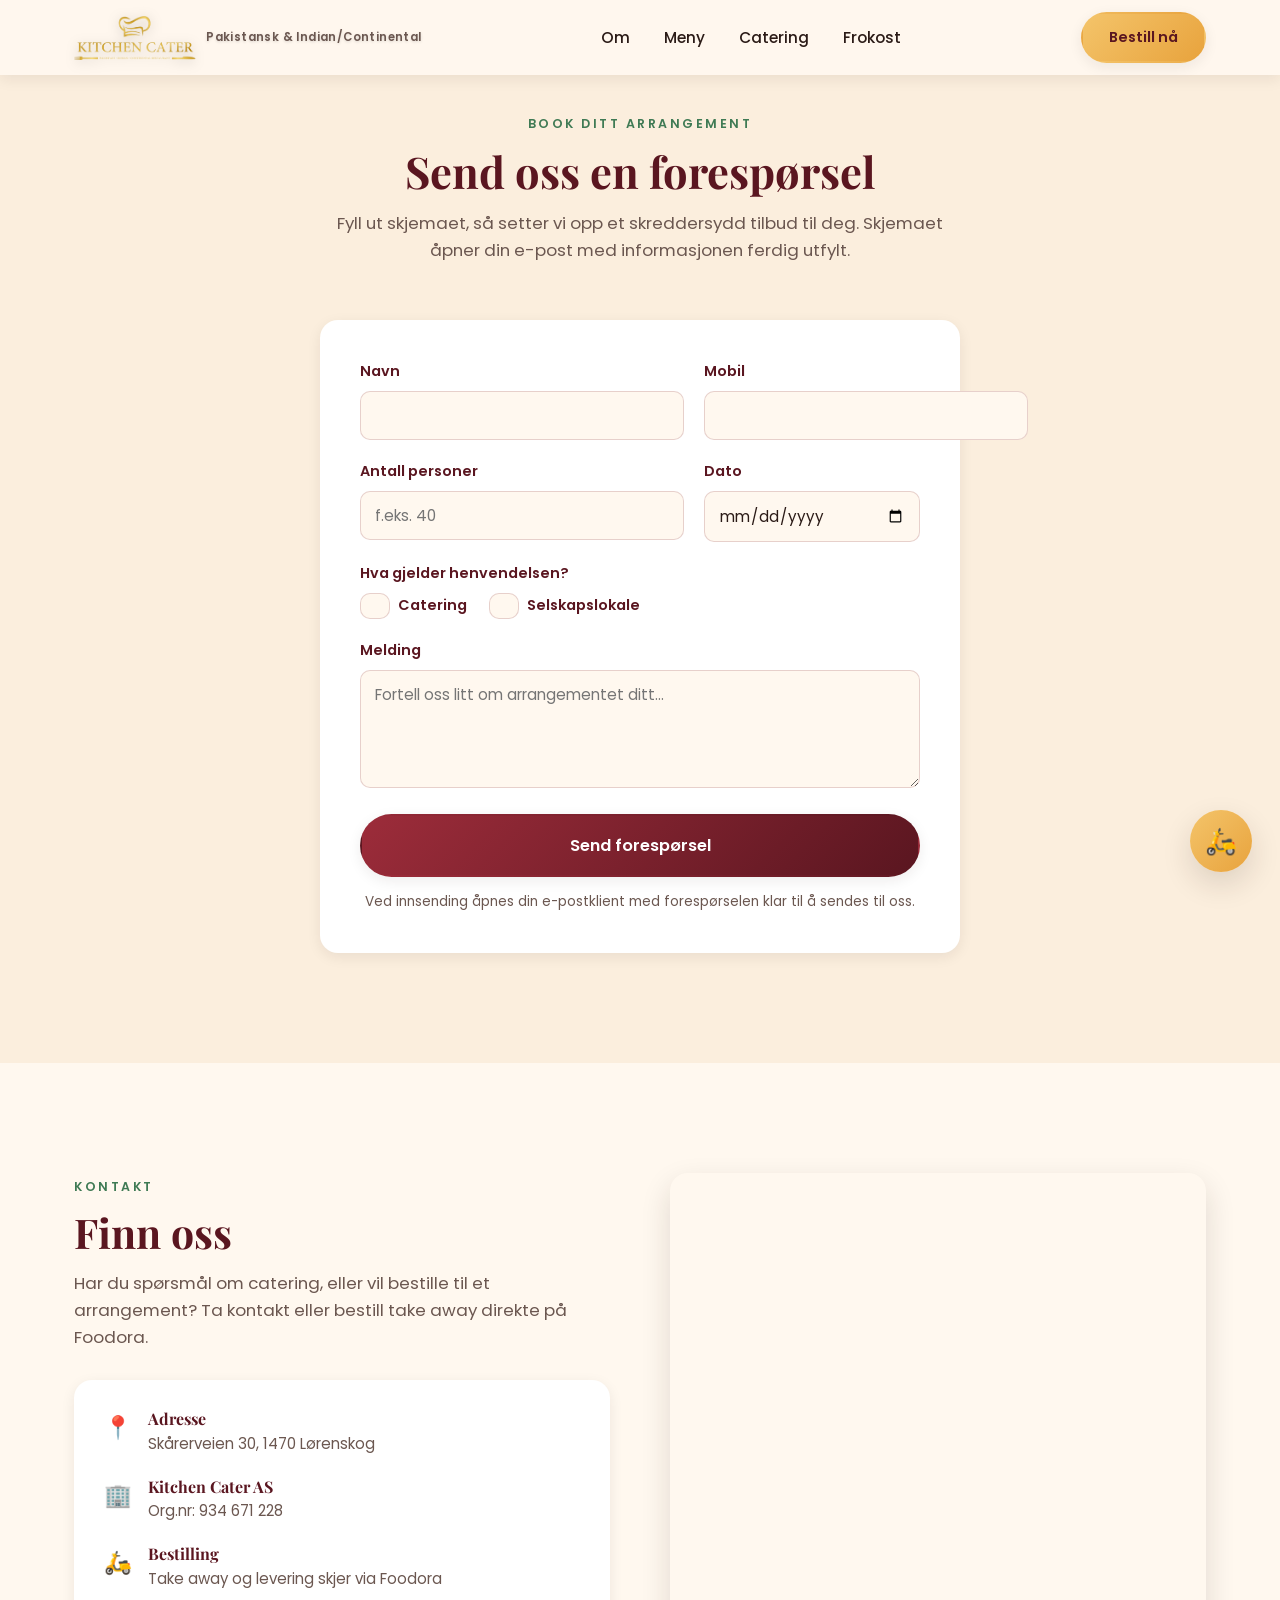
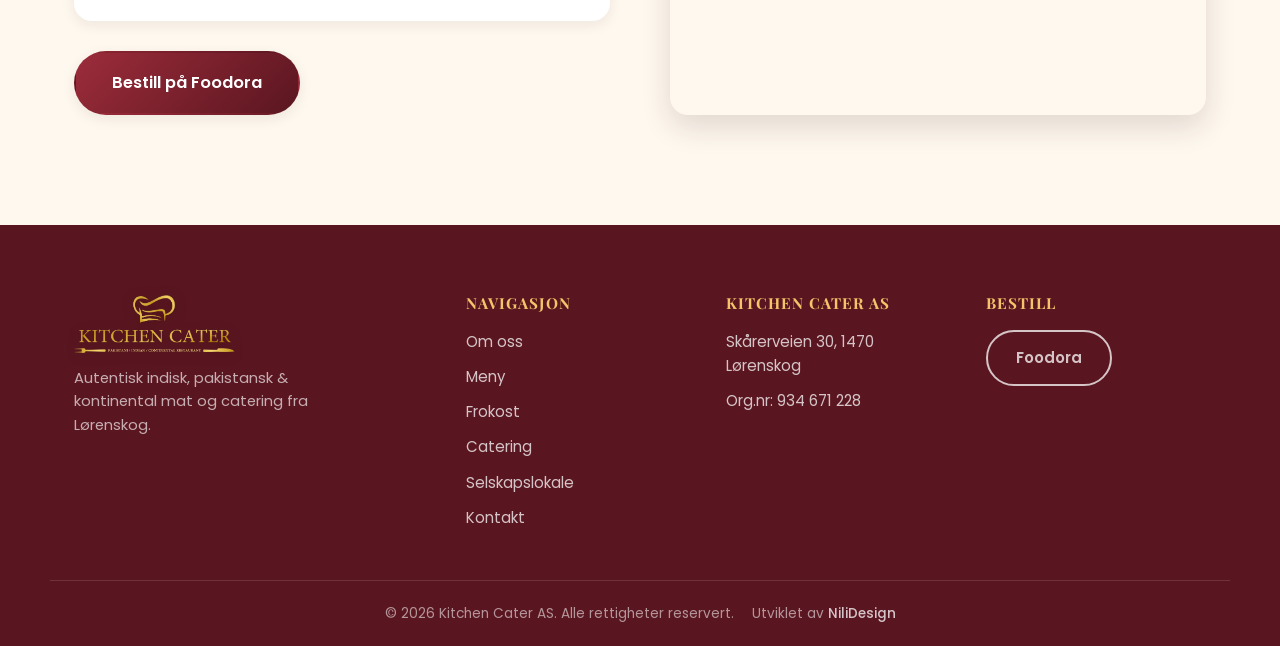
==== kontakt.html @ abce73d6 "Første versjon av Kitchen Cater-nettsiden Statisk flerspråks-side (HTML/CSS/JS) for Kitchen Cater AS" ====
<!DOCTYPE html>
<html lang="no">

<head>
  <meta charset="UTF-8">
  <meta name="viewport" content="width=device-width, initial-scale=1.0">
  <title>Kontakt oss – Kitchen Cater</title>
  <meta name="description"
    content="Ta kontakt med Kitchen Cater for catering, selskapslokale eller andre arrangementer. Send oss en forespørsel, så setter vi opp et skreddersydd tilbud.">
  <meta name="theme-color" content="#7A1F2B">

  <link rel="icon" href="assets/logo.png" type="image/png">

  <link rel="preconnect" href="https://fonts.googleapis.com">
  <link rel="preconnect" href="https://fonts.gstatic.com" crossorigin>
  <link
    href="https://fonts.googleapis.com/css2?family=Playfair+Display:wght@600;700;800&family=Poppins:wght@300;400;500;600;700&display=swap"
    rel="stylesheet">

  <link rel="stylesheet" href="css/style.css">
</head>

<body>

  <!-- ===== LOADER ===== -->
  <div id="loader" aria-hidden="true">
    <div class="loader-spice">🌶️</div>
  </div>

  <!-- ===== HEADER ===== -->
  <header id="header" class="scrolled" data-always-scrolled="true">
    <div class="container header-inner">
      <a href="index.html" class="logo">
        <img src="assets/logo.png" alt="Kitchen Cater" class="logo-img">
        <span class="logo-tagline">Pakistansk &amp; Indian/Continental</span>
      </a>

      <nav id="nav">
        <ul>
          <li><a href="index.html#om-oss" class="nav-link">Om</a></li>
          <li><a href="index.html#meny" class="nav-link">Meny</a></li>
          <li><a href="index.html#catering" class="nav-link">Catering</a></li>
          <li><a href="index.html#frokost" class="nav-link">Frokost</a></li>
        </ul>
      </nav>

      <a href="https://www.foodora.no/restaurant/n6ps/indian-pakistani-by-kitchen-cater-mp-n6ps?srsltid=AU7gw4VC6UArlMkAn5jXv-a6zB0S--ksjvSzmjbhrYegsVRD4dbBBPpo"
        target="_blank" rel="noopener" class="btn btn-gold header-cta">
        <span>Bestill nå</span>
      </a>

      <button id="burger" aria-label="Åpne meny" aria-expanded="false">
        <span></span><span></span><span></span>
      </button>
    </div>
  </header>

  <!-- Mobile nav -->
  <div id="mobile-nav">
    <ul>
      <li><a href="index.html#om-oss" class="nav-link">Om</a></li>
      <li><a href="index.html#meny" class="nav-link">Meny</a></li>
      <li><a href="index.html#catering" class="nav-link">Catering</a></li>
      <li><a href="index.html#frokost" class="nav-link">Frokost</a></li>
    </ul>
    <a href="https://www.foodora.no/restaurant/n6ps/indian-pakistani-by-kitchen-cater-mp-n6ps?srsltid=AU7gw4VC6UArlMkAn5jXv-a6zB0S--ksjvSzmjbhrYegsVRD4dbBBPpo"
      target="_blank" rel="noopener" class="btn btn-primary"
      style="width:100%;justify-content:center;margin-top:24px;">Bestill på Foodora</a>
  </div>
  <div id="mobile-overlay"></div>

  <!-- ===== KONTAKTSKJEMA ===== -->
  <section id="kontaktskjema" class="section kontaktskjema">
    <div class="container">
      <div class="section-head reveal">
        <p class="eyebrow">Book ditt arrangement</p>
        <h2>Send oss en forespørsel</h2>
        <p class="section-desc">Fyll ut skjemaet, så setter vi opp et skreddersydd tilbud til deg. Skjemaet åpner din
          e-post med informasjonen ferdig utfylt.</p>
      </div>

      <form id="contact-form" class="contact-form reveal" novalidate>
        <div class="form-row">
          <div class="form-field">
            <label for="cf-navn">Navn</label>
            <input type="text" id="cf-navn" name="navn" autocomplete="name" required>
          </div>
          <div class="form-field">
            <label for="cf-mobil">Mobil</label>
            <input type="tel" id="cf-mobil" name="mobil" autocomplete="tel" required>
          </div>
        </div>
        <div class="form-row">
          <div class="form-field">
            <label for="cf-antall">Antall personer</label>
            <input type="number" id="cf-antall" name="antall" min="1" placeholder="f.eks. 40">
          </div>
          <div class="form-field">
            <label for="cf-dato">Dato</label>
            <input type="date" id="cf-dato" name="dato">
          </div>
        </div>
        <div class="form-field">
          <span class="form-label">Hva gjelder henvendelsen?</span>
          <div class="checkbox-group">
            <label class="checkbox-item"><input type="checkbox" name="type" value="Catering"> Catering</label>
            <label class="checkbox-item"><input type="checkbox" name="type" value="Selskapslokale">
              Selskapslokale</label>
          </div>
        </div>
        <div class="form-field">
          <label for="cf-melding">Melding</label>
          <textarea id="cf-melding" name="melding" rows="4"
            placeholder="Fortell oss litt om arrangementet ditt..."></textarea>
        </div>
        <button type="submit" class="btn btn-primary btn-lg">Send forespørsel</button>
        <p class="form-note" id="form-note">Ved innsending åpnes din e-postklient med forespørselen klar til å sendes
          til oss.</p>
      </form>
    </div>
  </section>

  <!-- ===== KONTAKT INFO ===== -->
  <section id="kontakt" class="section kontakt">
    <div class="container kontakt-grid">
      <div class="kontakt-info reveal">
        <p class="eyebrow">Kontakt</p>
        <h2>Finn oss</h2>
        <p class="section-desc">Har du spørsmål om catering, eller vil bestille til et arrangement? Ta kontakt eller
          bestill take away direkte på Foodora.</p>

        <div class="info-card">
          <div class="info-row">
            <span class="info-icon">📍</span>
            <div>
              <h4>Adresse</h4>
              <p>Skårerveien 30, 1470 Lørenskog</p>
            </div>
          </div>
          <div class="info-row">
            <span class="info-icon">🏢</span>
            <div>
              <h4>Kitchen Cater AS</h4>
              <p>Org.nr: 934 671 228</p>
            </div>
          </div>
          <div class="info-row">
            <span class="info-icon">🛵</span>
            <div>
              <h4>Bestilling</h4>
              <p>Take away og levering skjer via Foodora</p>
            </div>
          </div>
        </div>

        <a href="https://www.foodora.no/restaurant/n6ps/indian-pakistani-by-kitchen-cater-mp-n6ps?srsltid=AU7gw4VC6UArlMkAn5jXv-a6zB0S--ksjvSzmjbhrYegsVRD4dbBBPpo"
          target="_blank" rel="noopener" class="btn btn-primary btn-lg">Bestill på Foodora</a>
      </div>

      <div class="kontakt-map reveal">
        <iframe title="Kart til Kitchen Cater"
          src="https://www.google.com/maps?q=Sk%C3%A5rerveien+30,+1470+L%C3%B8renskog&output=embed" width="100%"
          height="100%" style="border:0;" allowfullscreen="" loading="lazy" referrerpolicy="no-referrer-when-downgrade">
        </iframe>
      </div>
    </div>
  </section>

  <!-- ===== FOOTER ===== -->
  <footer class="footer">
    <div class="container footer-inner">
      <div class="footer-brand">
        <a href="index.html" class="logo">
          <img src="assets/logo.png" alt="Kitchen Cater" class="logo-img footer-logo-img">
        </a>
        <p>Autentisk indisk, pakistansk &amp; kontinental mat og catering fra Lørenskog.</p>
      </div>

      <div class="footer-col">
        <h4>Navigasjon</h4>
        <ul>
          <li><a href="index.html#om-oss">Om oss</a></li>
          <li><a href="index.html#meny">Meny</a></li>
          <li><a href="index.html#frokost">Frokost</a></li>
          <li><a href="index.html#catering">Catering</a></li>
          <li><a href="index.html#selskapslokale">Selskapslokale</a></li>
          <li><a href="kontakt.html">Kontakt</a></li>
        </ul>
      </div>

      <div class="footer-col">
        <h4>Kitchen Cater AS</h4>
        <ul>
          <li>Skårerveien 30, 1470 Lørenskog</li>
          <li>Org.nr: 934 671 228</li>
        </ul>
      </div>

      <div class="footer-col">
        <h4>Bestill</h4>
        <a href="https://www.foodora.no/restaurant/n6ps/indian-pakistani-by-kitchen-cater-mp-n6ps?srsltid=AU7gw4VC6UArlMkAn5jXv-a6zB0S--ksjvSzmjbhrYegsVRD4dbBBPpo"
          target="_blank" rel="noopener" class="btn btn-outline btn-outline-light">Foodora</a>
      </div>
    </div>
    <div class="footer-bottom">
      <div class="container footer-bottom-inner">
        <p>&copy; <span id="year"></span> Kitchen Cater AS. Alle rettigheter reservert.</p>
        <p class="credit">Utviklet av <a href="https://nilidesign.no" target="_blank" rel="noopener">NiliDesign</a></p>
      </div>
    </div>
  </footer>

  <!-- Floating order button -->
  <a href="https://www.foodora.no/restaurant/n6ps/indian-pakistani-by-kitchen-cater-mp-n6ps?srsltid=AU7gw4VC6UArlMkAn5jXv-a6zB0S--ksjvSzmjbhrYegsVRD4dbBBPpo"
    target="_blank" rel="noopener" id="float-order" aria-label="Bestill på Foodora">
    <span>🛵</span>
  </a>

  <!-- Back to top -->
  <button id="back-to-top" aria-label="Til toppen">↑</button>

  <script src="js/script.js"></script>
</body>

</html>
---- css/style.css ----
/* ===================================================
   Kitchen Cater — stylesheet
   =================================================== */

:root {
  --maroon: #7A1F2B;
  --maroon-dark: #5A1620;
  --maroon-light: #9C2C3A;
  --gold: #E8A33D;
  --gold-light: #F4C46A;
  --green: #3F7A54;
  --cream: #FFF8EF;
  --cream-2: #FBEEDD;
  --ink: #2B1B17;
  --ink-soft: #6B5750;
  --white: #ffffff;

  --font-head: 'Playfair Display', serif;
  --font-body: 'Poppins', sans-serif;

  --shadow-sm: 0 4px 14px rgba(43, 27, 23, 0.08);
  --shadow-md: 0 12px 30px rgba(43, 27, 23, 0.14);
  --shadow-lg: 0 24px 60px rgba(43, 27, 23, 0.22);

  --radius: 18px;
  --transition: 0.35s cubic-bezier(.4,0,.2,1);
}

* { box-sizing: border-box; margin: 0; padding: 0; }

/* Reset native button chrome (Safari/iOS in particular renders a faint
   default border/shadow on <button> that custom styles don't fully cover
   unless appearance is explicitly turned off). */
button {
  font-family: inherit;
  font-size: inherit;
  color: inherit;
  -webkit-appearance: none;
  appearance: none;
  border: none;
  background: none;
  cursor: pointer;
}
input, textarea {
  font-family: inherit;
  -webkit-appearance: none;
  appearance: none;
}

html { scroll-behavior: smooth; }

body {
  font-family: var(--font-body);
  color: var(--ink);
  background: var(--cream);
  overflow-x: hidden;
  line-height: 1.6;
}

img { max-width: 100%; display: block; }

.container {
  width: 100%;
  max-width: 1180px;
  margin: 0 auto;
  padding: 0 24px;
}

h1, h2, h3, h4 { font-family: var(--font-head); font-weight: 700; color: var(--maroon-dark); line-height: 1.15; }

.text-gold { color: var(--gold); }

a { text-decoration: none; color: inherit; }

ul { list-style: none; }

.section { padding: 110px 0; position: relative; }

.eyebrow {
  display: inline-block;
  font-weight: 600;
  letter-spacing: 2.5px;
  text-transform: uppercase;
  font-size: 0.78rem;
  color: var(--green);
  margin-bottom: 12px;
}

.section-head { max-width: 640px; margin: 0 auto 56px; text-align: center; }
.section-head h2 { font-size: clamp(2rem, 3.4vw, 2.8rem); margin-bottom: 14px; }
.section-desc { color: var(--ink-soft); font-size: 1.05rem; }

/* ---------- Buttons ---------- */
.btn {
  display: inline-flex;
  align-items: center;
  gap: 8px;
  padding: 14px 28px;
  border-radius: 100px;
  font-weight: 600;
  font-size: 0.95rem;
  border: 2px solid transparent;
  cursor: pointer;
  transition: transform var(--transition), box-shadow var(--transition), background var(--transition), color var(--transition);
  white-space: nowrap;
}
.btn-primary {
  background: linear-gradient(135deg, var(--maroon-light), var(--maroon-dark));
  color: var(--white);
  box-shadow: var(--shadow-sm);
}
.btn-primary:hover { transform: translateY(-3px); box-shadow: var(--shadow-md); }

.btn-gold {
  background: linear-gradient(135deg, var(--gold-light), var(--gold));
  color: var(--maroon-dark);
  box-shadow: var(--shadow-sm);
}
.btn-gold:hover { transform: translateY(-3px); box-shadow: var(--shadow-md); }

.btn-outline {
  background: transparent;
  border-color: currentColor;
  color: var(--maroon-dark);
}
.btn-outline:hover { background: var(--maroon-dark); color: var(--white); border-color: var(--maroon-dark); }

/* Used on dark backgrounds (hero, footer) where maroon text/border would vanish */
.btn-outline-light {
  color: var(--white);
  border-color: rgba(255,255,255,0.75);
}
.btn-outline-light:hover { background: var(--white); color: var(--maroon-dark); border-color: var(--white); }

.btn-lg { padding: 17px 36px; font-size: 1.02rem; }

/* ---------- Loader ---------- */
#loader {
  position: fixed; inset: 0; z-index: 9999;
  background: var(--maroon-dark);
  display: flex; align-items: center; justify-content: center;
  transition: opacity 0.6s ease, visibility 0.6s ease;
}
#loader.hidden { opacity: 0; visibility: hidden; }
.loader-spice { font-size: 3rem; animation: spin-pulse 1.1s ease-in-out infinite; }
@keyframes spin-pulse {
  0%, 100% { transform: scale(1) rotate(0deg); }
  50% { transform: scale(1.3) rotate(15deg); }
}

/* ---------- Header ---------- */
#header {
  position: fixed; top: 0; left: 0; right: 0; z-index: 900;
  padding: 20px 0;
  transition: all var(--transition);
}
#header.scrolled {
  background: rgba(255, 248, 239, 0.92);
  backdrop-filter: blur(10px);
  box-shadow: var(--shadow-sm);
  padding: 12px 0;
}
.header-inner { display: flex; align-items: center; justify-content: space-between; gap: 20px; }

.logo { display: flex; align-items: center; gap: 10px; }
.logo-img { height: 54px; width: auto; transition: height var(--transition); filter: drop-shadow(0 2px 6px rgba(0,0,0,0.25)); }
#header.scrolled .logo-img { height: 44px; }
.footer-logo-img { height: 58px; }
.logo-tagline {
  font-family: var(--font-body); font-weight: 600; font-size: 0.72rem; letter-spacing: 0.4px;
  color: var(--ink-soft); white-space: nowrap; text-shadow: 0 1px 3px rgba(0,0,0,0.15);
}
#header:not(.scrolled) .logo-tagline { color: rgba(255,255,255,0.9); }

#nav ul { display: flex; gap: 34px; }
.nav-link {
  font-weight: 500; font-size: 0.96rem; position: relative; padding: 4px 0;
  color: var(--ink);
  transition: color var(--transition);
}
#header:not(.scrolled) .nav-link { color: var(--white); }
.nav-link::after {
  content: ''; position: absolute; left: 0; bottom: -4px; width: 0; height: 2px;
  background: var(--gold); transition: width var(--transition);
}
.nav-link:hover, .nav-link.active { color: var(--gold); }
.nav-link:hover::after, .nav-link.active::after { width: 100%; }

.header-cta { padding: 12px 26px; font-size: 0.9rem; }

#burger {
  display: none; flex-direction: column; justify-content: center; gap: 5px;
  width: 42px; height: 42px; background: transparent; border: none; cursor: pointer;
  z-index: 1001;
}
#burger span { width: 24px; height: 2px; background: var(--ink); transition: all var(--transition); margin: 0 auto; }
#header:not(.scrolled) #burger span { background: var(--white); }
#burger.open span:nth-child(1) { transform: translateY(7px) rotate(45deg); }
#burger.open span:nth-child(2) { opacity: 0; }
#burger.open span:nth-child(3) { transform: translateY(-7px) rotate(-45deg); }
#burger.open span { background: var(--ink) !important; }

#mobile-nav {
  position: fixed; top: 0; right: -100%; width: min(340px, 82%); height: 100vh;
  background: var(--cream); z-index: 1000; padding: 100px 36px 40px;
  transition: right 0.45s cubic-bezier(.4,0,.2,1);
  box-shadow: var(--shadow-lg);
}
#mobile-nav.open { right: 0; }
#mobile-nav ul { display: flex; flex-direction: column; gap: 22px; }
#mobile-nav .nav-link { font-size: 1.15rem; font-family: var(--font-head); font-weight: 600; }

#mobile-overlay {
  position: fixed; inset: 0; background: rgba(43,27,23,0.5); z-index: 999;
  opacity: 0; visibility: hidden; transition: all var(--transition);
}
#mobile-overlay.open { opacity: 1; visibility: visible; }

/* ---------- Hero ---------- */
.hero {
  position: relative; min-height: 100vh; display: flex; align-items: center;
  overflow: hidden;
}
.hero-bg {
  position: absolute; inset: 0; background-size: cover; background-position: center;
  transform: scale(1.08);
  animation: hero-zoom 18s ease-in-out infinite alternate;
}
@keyframes hero-zoom { from { transform: scale(1.08); } to { transform: scale(1); } }
.hero-overlay {
  position: absolute; inset: 0;
  background: linear-gradient(180deg, rgba(43,15,15,0.75) 0%, rgba(58,15,20,0.82) 55%, rgba(122,31,43,0.9) 100%);
}
.hero-spices {
  position: absolute; inset: 0; pointer-events: none; z-index: 1;
  font-size: 2.4rem; opacity: 0.18;
}
.hero-spices span { position: absolute; animation: float 7s ease-in-out infinite; }
.hero-spices span:nth-child(1) { top: 15%; left: 8%; animation-delay: 0s; }
.hero-spices span:nth-child(2) { top: 65%; left: 12%; animation-delay: 1.2s; }
.hero-spices span:nth-child(3) { top: 25%; right: 10%; animation-delay: 2.1s; }
.hero-spices span:nth-child(4) { top: 70%; right: 15%; animation-delay: 3s; }
.hero-spices span:nth-child(5) { top: 45%; left: 48%; animation-delay: 1.7s; }
@keyframes float {
  0%, 100% { transform: translateY(0) rotate(0deg); }
  50% { transform: translateY(-22px) rotate(12deg); }
}

.hero-content { position: relative; z-index: 2; text-align: center; margin: 0 auto; padding-top: 90px; }
.hero .eyebrow { color: var(--gold-light); }
.hero h1 {
  color: var(--white);
  font-size: clamp(2.4rem, 6vw, 4.4rem);
  margin-bottom: 22px;
  text-shadow: 0 4px 30px rgba(0,0,0,0.3);
}
.hero-sub {
  color: rgba(255,255,255,0.88);
  max-width: 620px; margin: 0 auto 40px; font-size: 1.12rem;
}
.hero-actions { display: flex; gap: 18px; justify-content: center; flex-wrap: wrap; }


/* ---------- Marquee ---------- */
.marquee {
  background: var(--maroon-dark);
  overflow: hidden; padding: 16px 0;
}
.marquee-track { display: flex; width: max-content; animation: marquee 26s linear infinite; }
.marquee-track span {
  color: var(--gold-light); font-weight: 500; font-size: 0.95rem;
  padding: 0 28px; white-space: nowrap; letter-spacing: 0.4px;
}
@keyframes marquee { from { transform: translateX(0); } to { transform: translateX(-50%); } }

/* ---------- Om oss ---------- */
.om-oss-grid { display: grid; grid-template-columns: 0.9fr 1.1fr; gap: 70px; align-items: center; }
.img-stack { position: relative; }
.img-main { border-radius: var(--radius); box-shadow: var(--shadow-lg); width: 100%; aspect-ratio: 4/5; object-fit: cover; }
.img-floating {
  position: absolute; bottom: -40px; left: -50px; width: 55%;
  border-radius: var(--radius); box-shadow: var(--shadow-lg);
  border: 6px solid var(--cream); aspect-ratio: 1/1; object-fit: cover;
}
.om-oss-text h2 { font-size: clamp(1.9rem, 3.2vw, 2.6rem); margin-bottom: 20px; }
.om-oss-text p { color: var(--ink-soft); margin-bottom: 16px; }

.feature-list { margin-top: 34px; display: flex; flex-direction: column; gap: 22px; }
.feature-item { display: flex; gap: 18px; align-items: flex-start; }
.feature-icon {
  flex-shrink: 0; width: 50px; height: 50px; border-radius: 14px;
  background: var(--cream-2); display: flex; align-items: center; justify-content: center;
  font-size: 1.4rem;
}
.feature-item h4 { font-size: 1.05rem; margin-bottom: 4px; }
.feature-item p { color: var(--ink-soft); font-size: 0.95rem; margin: 0; }

/* ---------- Meny ---------- */
.meny { background: var(--cream-2); }
.menu-filters { display: flex; justify-content: center; gap: 12px; margin-bottom: 46px; flex-wrap: wrap; }
.filter-btn {
  padding: 10px 22px; border-radius: 100px; border: 2px solid var(--maroon-dark);
  background: transparent; color: var(--maroon-dark); font-weight: 600; font-size: 0.9rem;
  cursor: pointer; transition: all var(--transition);
}
.filter-btn:hover { background: rgba(122,31,43,0.08); }
.filter-btn.active { background: var(--maroon-dark); color: var(--white); }

.menu-grid { display: grid; grid-template-columns: repeat(3, 1fr); gap: 30px; }
.menu-card {
  background: var(--white); border-radius: var(--radius); overflow: hidden;
  box-shadow: var(--shadow-sm); transition: transform var(--transition), box-shadow var(--transition);
}
.menu-card.hide { display: none; }
.menu-card:hover { transform: translateY(-8px); box-shadow: var(--shadow-md); }
.menu-card-img { position: relative; aspect-ratio: 4/3; overflow: hidden; }
.menu-card-img img { width: 100%; height: 100%; object-fit: cover; transition: transform 0.6s ease; }
.menu-card:hover .menu-card-img img { transform: scale(1.08); }
.menu-tag {
  position: absolute; top: 14px; left: 14px; background: var(--maroon-dark); color: var(--white);
  font-size: 0.72rem; font-weight: 600; padding: 6px 14px; border-radius: 100px; letter-spacing: 0.4px;
}
.menu-tag.veg { background: var(--green); }
.menu-card-body { padding: 22px 24px 26px; }
.menu-card-title { display: flex; align-items: baseline; justify-content: space-between; gap: 10px; margin-bottom: 8px; }
.menu-card-body h3 { font-size: 1.2rem; }
.menu-price { color: var(--maroon-dark); font-weight: 700; font-size: 0.95rem; white-space: nowrap; }
.menu-card-body p { color: var(--ink-soft); font-size: 0.92rem; margin-bottom: 16px; min-height: 44px; }
.menu-order { color: var(--maroon-dark); font-weight: 600; font-size: 0.92rem; transition: gap var(--transition); }
.menu-order:hover { color: var(--gold); }

.meny-cta { text-align: center; margin-top: 52px; display: flex; gap: 16px; justify-content: center; flex-wrap: wrap; }
.filter-link { text-decoration: none; display: inline-flex; align-items: center; }

/* ---------- Frokost banner ---------- */
.frokost-banner {
  margin-top: 60px; background: var(--white); border-radius: var(--radius); box-shadow: var(--shadow-sm);
  padding: 30px 36px; display: flex; align-items: center; justify-content: space-between; gap: 24px; flex-wrap: wrap;
  border: 1px solid rgba(122,31,43,0.08);
}
.frokost-banner-text { display: flex; align-items: center; gap: 18px; }
.frokost-icon { font-size: 2.2rem; flex-shrink: 0; }
.frokost-banner-text h3 { font-size: 1.15rem; margin-bottom: 4px; }
.frokost-banner-text p { color: var(--ink-soft); font-size: 0.92rem; margin: 0; max-width: 460px; }

/* ---------- Bedriftskunder ---------- */
.bedriftskunder { background: var(--cream-2); }
.logo-grid {
  display: grid; grid-template-columns: repeat(4, 1fr); gap: 20px;
}
.logo-item {
  background: var(--white); border-radius: 14px; padding: 24px 18px; min-height: 92px;
  display: flex; align-items: center; justify-content: center; box-shadow: var(--shadow-sm);
  transition: transform var(--transition), box-shadow var(--transition);
}
.logo-item:hover { transform: translateY(-4px); box-shadow: var(--shadow-md); }
.logo-item img { max-height: 48px; max-width: 100%; object-fit: contain; filter: grayscale(35%); opacity: 0.9; transition: filter var(--transition), opacity var(--transition); }
.logo-item:hover img { filter: grayscale(0%); opacity: 1; }
.logo-fallback { font-family: var(--font-head); font-weight: 700; color: var(--maroon-dark); font-size: 1.05rem; text-align: center; }

/* ---------- Selskapslokale ---------- */
.selskapslokale { background: linear-gradient(135deg, var(--maroon-dark), var(--maroon-light)); text-align: center; }
.selskapslokale-inner { max-width: 720px; margin: 0 auto; }
.selskapslokale h2 { color: var(--white); font-size: clamp(1.9rem, 3.2vw, 2.6rem); margin-bottom: 18px; }
.selskapslokale > .container > p { color: rgba(255,255,255,0.85); margin-bottom: 32px; }
.selskapslokale-list {
  display: grid; grid-template-columns: 1fr 1fr; gap: 16px; margin-bottom: 36px; text-align: left;
}
.selskapslokale-list li {
  display: flex; align-items: center; gap: 10px; color: var(--white); font-weight: 500; font-size: 0.95rem;
  background: rgba(255,255,255,0.08); padding: 14px 16px; border-radius: 12px;
}
.selskapslokale-list span { font-size: 1.3rem; }

/* ---------- Kontaktskjema ---------- */
.kontaktskjema { background: var(--cream-2); }
.contact-form {
  max-width: 640px; margin: 0 auto; background: var(--white); border-radius: var(--radius);
  padding: 40px; box-shadow: var(--shadow-sm);
}
.form-row { display: grid; grid-template-columns: 1fr 1fr; gap: 20px; margin-bottom: 20px; }
.form-field { margin-bottom: 20px; display: flex; flex-direction: column; gap: 8px; }
.form-row .form-field { margin-bottom: 0; }
.form-field label, .form-label { font-weight: 600; font-size: 0.9rem; color: var(--maroon-dark); }
.form-field input, .form-field textarea {
  font-family: var(--font-body); font-size: 0.95rem; padding: 12px 14px; border-radius: 10px;
  border: 1.5px solid rgba(122,31,43,0.18); background: var(--cream); color: var(--ink);
  transition: border-color var(--transition);
}
.form-field input:focus, .form-field textarea:focus { outline: none; border-color: var(--maroon); }
.form-field textarea { resize: vertical; }
.checkbox-group { display: flex; gap: 22px; flex-wrap: wrap; }
.checkbox-item { display: flex; align-items: center; gap: 8px; font-weight: 500; font-size: 0.94rem; color: var(--ink); cursor: pointer; }
.checkbox-item input { width: 18px; height: 18px; accent-color: var(--maroon-dark); cursor: pointer; }
.contact-form .btn { width: 100%; justify-content: center; margin-top: 6px; }
.form-note { text-align: center; color: var(--ink-soft); font-size: 0.85rem; margin-top: 14px; }

/* ---------- PDF modal ---------- */
#pdf-modal {
  position: fixed; inset: 0; background: rgba(20,10,10,0.85); z-index: 1200;
  display: flex; align-items: center; justify-content: center; padding: 30px;
  opacity: 0; visibility: hidden; transition: all 0.35s ease;
}
#pdf-modal.open { opacity: 1; visibility: visible; }
.pdf-modal-box {
  background: var(--white); border-radius: 14px; overflow: hidden; box-shadow: var(--shadow-lg);
  width: min(900px, 100%); height: min(85vh, 1100px); display: flex; flex-direction: column;
}
.pdf-modal-head {
  display: flex; align-items: center; justify-content: space-between; padding: 16px 22px;
  background: var(--maroon-dark); color: var(--white); font-family: var(--font-head); font-weight: 700; font-size: 1.1rem;
}
.pdf-modal-actions { display: flex; align-items: center; gap: 16px; }
.pdf-modal-actions .btn { padding: 8px 18px; font-size: 0.85rem; }
#pdf-modal-close { background: none; border: none; color: var(--white); font-size: 1.8rem; cursor: pointer; line-height: 1; opacity: 0.85; }
#pdf-modal-close:hover { opacity: 1; }
#pdf-frame { flex: 1; background: var(--cream); }

/* ---------- Catering ---------- */
.catering-grid { display: grid; grid-template-columns: 1fr 0.85fr; gap: 70px; align-items: center; }
.catering-text h2 { font-size: clamp(1.9rem, 3.2vw, 2.6rem); margin-bottom: 18px; }
.catering-text > p { color: var(--ink-soft); margin-bottom: 28px; }
.catering-list { display: grid; grid-template-columns: 1fr 1fr; gap: 18px; margin-bottom: 34px; }
.catering-list li {
  display: flex; align-items: center; gap: 10px; font-weight: 500; font-size: 0.96rem;
  background: var(--cream-2); padding: 14px 16px; border-radius: 12px;
}
.catering-list span { font-size: 1.3rem; }
.catering-media img { border-radius: var(--radius); box-shadow: var(--shadow-lg); aspect-ratio: 4/5; object-fit: cover; }

/* ---------- Galleri ---------- */
.gallery-grid {
  display: grid; grid-template-columns: repeat(3, 1fr); gap: 18px;
}
.gallery-item { border-radius: 14px; overflow: hidden; cursor: pointer; position: relative; aspect-ratio: 1/1; }
.gallery-item img { width: 100%; height: 100%; object-fit: cover; transition: transform 0.5s ease; }
.gallery-item::after {
  content: '🔍'; position: absolute; inset: 0; display: flex; align-items: center; justify-content: center;
  background: rgba(122,31,43,0.55); opacity: 0; transition: opacity var(--transition); font-size: 1.6rem;
}
.gallery-item:hover::after { opacity: 1; }
.gallery-item:hover img { transform: scale(1.12); }

#lightbox {
  position: fixed; inset: 0; background: rgba(20,10,10,0.92); z-index: 1200;
  display: flex; align-items: center; justify-content: center; padding: 40px;
  opacity: 0; visibility: hidden; transition: all 0.35s ease;
}
#lightbox.open { opacity: 1; visibility: visible; }
#lightbox img { max-width: 90vw; max-height: 85vh; border-radius: 12px; box-shadow: var(--shadow-lg); }
#lightbox-close {
  position: absolute; top: 26px; right: 34px; background: none; border: none; color: var(--white);
  font-size: 2.4rem; cursor: pointer; line-height: 1; opacity: 0.8; transition: opacity var(--transition);
}
#lightbox-close:hover { opacity: 1; }

/* ---------- CTA stripe ---------- */
.cta-stripe {
  background: linear-gradient(120deg, var(--maroon-dark), var(--maroon-light));
  padding: 80px 0; text-align: center; position: relative; overflow: hidden;
}
.cta-stripe::before {
  content: ''; position: absolute; inset: 0;
  background: radial-gradient(circle at 20% 30%, rgba(232,163,61,0.18), transparent 45%),
              radial-gradient(circle at 80% 70%, rgba(232,163,61,0.14), transparent 45%);
}
.cta-stripe-inner { position: relative; z-index: 1; }
.cta-stripe h2 { color: var(--white); font-size: clamp(1.8rem, 3vw, 2.4rem); margin-bottom: 12px; }
.cta-stripe p { color: rgba(255,255,255,0.85); margin-bottom: 30px; font-size: 1.05rem; }

/* ---------- Kontakt ---------- */
.kontakt-grid { display: grid; grid-template-columns: 1fr 1fr; gap: 60px; align-items: stretch; }
.kontakt-info h2 { font-size: clamp(1.9rem, 3.2vw, 2.6rem); margin-bottom: 14px; }
.info-card {
  background: var(--white); border-radius: var(--radius); padding: 30px; box-shadow: var(--shadow-sm);
  margin: 30px 0; display: flex; flex-direction: column; gap: 22px;
}
.info-row { display: flex; gap: 16px; align-items: flex-start; }
.info-icon { font-size: 1.4rem; }
.info-row h4 { font-size: 1rem; margin-bottom: 3px; }
.info-row p { color: var(--ink-soft); font-size: 0.94rem; margin: 0; }
.kontakt-btn-row { display: flex; gap: 16px; flex-wrap: wrap; }
.kontakt-map { border-radius: var(--radius); overflow: hidden; box-shadow: var(--shadow-md); min-height: 380px; }

/* ---------- Footer ---------- */
.footer { background: var(--maroon-dark); color: rgba(255,255,255,0.85); padding-top: 70px; }
.footer-inner {
  display: grid; grid-template-columns: 1.6fr 1fr 1fr 1fr; gap: 40px; padding-bottom: 50px;
  border-bottom: 1px solid rgba(255,255,255,0.12);
}
.footer .logo { color: var(--white); }
.footer-brand p { margin-top: 14px; color: rgba(255,255,255,0.65); font-size: 0.92rem; max-width: 260px; }
.footer-col h4 { color: var(--gold-light); font-size: 0.95rem; margin-bottom: 18px; text-transform: uppercase; letter-spacing: 1px; }
.footer-col ul { display: flex; flex-direction: column; gap: 11px; }
.footer-col a { color: rgba(255,255,255,0.75); font-size: 0.94rem; transition: color var(--transition); }
.footer-col a:hover { color: var(--gold-light); }
.footer-col li { color: rgba(255,255,255,0.75); font-size: 0.94rem; }
.footer-bottom { padding: 22px 0; text-align: center; font-size: 0.85rem; color: rgba(255,255,255,0.55); }
.footer-bottom-inner {
  display: flex; align-items: center; justify-content: center; gap: 6px 18px; flex-wrap: wrap;
}
.footer-bottom-inner p { margin: 0; }
.credit a { color: rgba(255,255,255,0.75); font-weight: 500; transition: color var(--transition); }
.credit a:hover { color: var(--gold-light); }

/* ---------- Floating buttons ---------- */
#float-order {
  position: fixed; bottom: 28px; right: 28px; z-index: 500;
  width: 62px; height: 62px; border-radius: 50%;
  background: linear-gradient(135deg, var(--gold-light), var(--gold));
  display: flex; align-items: center; justify-content: center; font-size: 1.6rem;
  box-shadow: var(--shadow-md);
  animation: pulse-btn 2.4s ease-in-out infinite;
}
@keyframes pulse-btn {
  0%, 100% { box-shadow: 0 0 0 0 rgba(232,163,61,0.5), var(--shadow-md); }
  50% { box-shadow: 0 0 0 14px rgba(232,163,61,0), var(--shadow-md); }
}

#back-to-top {
  position: fixed; bottom: 28px; left: 28px; z-index: 500;
  width: 46px; height: 46px; border-radius: 50%; border: none; cursor: pointer;
  background: var(--maroon-dark); color: var(--white); font-size: 1.2rem;
  box-shadow: var(--shadow-sm); opacity: 0; visibility: hidden; transform: translateY(10px);
  transition: all var(--transition);
}
#back-to-top.show { opacity: 1; visibility: visible; transform: translateY(0); }

/* ---------- Reveal animation ---------- */
.reveal { opacity: 0; transform: translateY(36px); transition: opacity 0.8s ease, transform 0.8s ease; }
.reveal.visible { opacity: 1; transform: translateY(0); }
.reveal:nth-child(2) { transition-delay: 0.08s; }
.reveal:nth-child(3) { transition-delay: 0.16s; }
.reveal:nth-child(4) { transition-delay: 0.24s; }

/* ===================================================
   Responsive
   =================================================== */
@media (max-width: 980px) {
  #nav, .header-cta { display: none; }
  #burger { display: flex; }

  .om-oss-grid, .catering-grid, .kontakt-grid { grid-template-columns: 1fr; }
  .catering-media { order: -1; }
  .img-floating { width: 45%; left: -20px; }

  .menu-grid { grid-template-columns: repeat(2, 1fr); }
  .gallery-grid { grid-template-columns: repeat(2, 1fr); }
  .logo-grid { grid-template-columns: repeat(3, 1fr); }
  .selskapslokale-list { grid-template-columns: 1fr; }
}

@media (max-width: 640px) {
  .section { padding: 76px 0; }
  .logo-tagline { display: none; }
  .menu-grid { grid-template-columns: 1fr; }
  .catering-list { grid-template-columns: 1fr; }
  .footer-inner { grid-template-columns: 1fr 1fr; }
  .img-floating { display: none; }
  .hero-actions { flex-direction: column; width: 100%; }
  .hero-actions .btn { width: 100%; justify-content: center; }
  #float-order { width: 54px; height: 54px; font-size: 1.35rem; bottom: 20px; right: 20px; }
  #back-to-top { bottom: 20px; left: 20px; }
  .logo-grid { grid-template-columns: repeat(2, 1fr); }
  .frokost-banner { flex-direction: column; text-align: center; }
  .frokost-banner-text { flex-direction: column; }
  .form-row { grid-template-columns: 1fr; gap: 0; }
  .contact-form { padding: 28px 22px; }
  .pdf-modal-box { height: 80vh; }
}

@media (max-width: 420px) {
  .footer-inner { grid-template-columns: 1fr; }
}
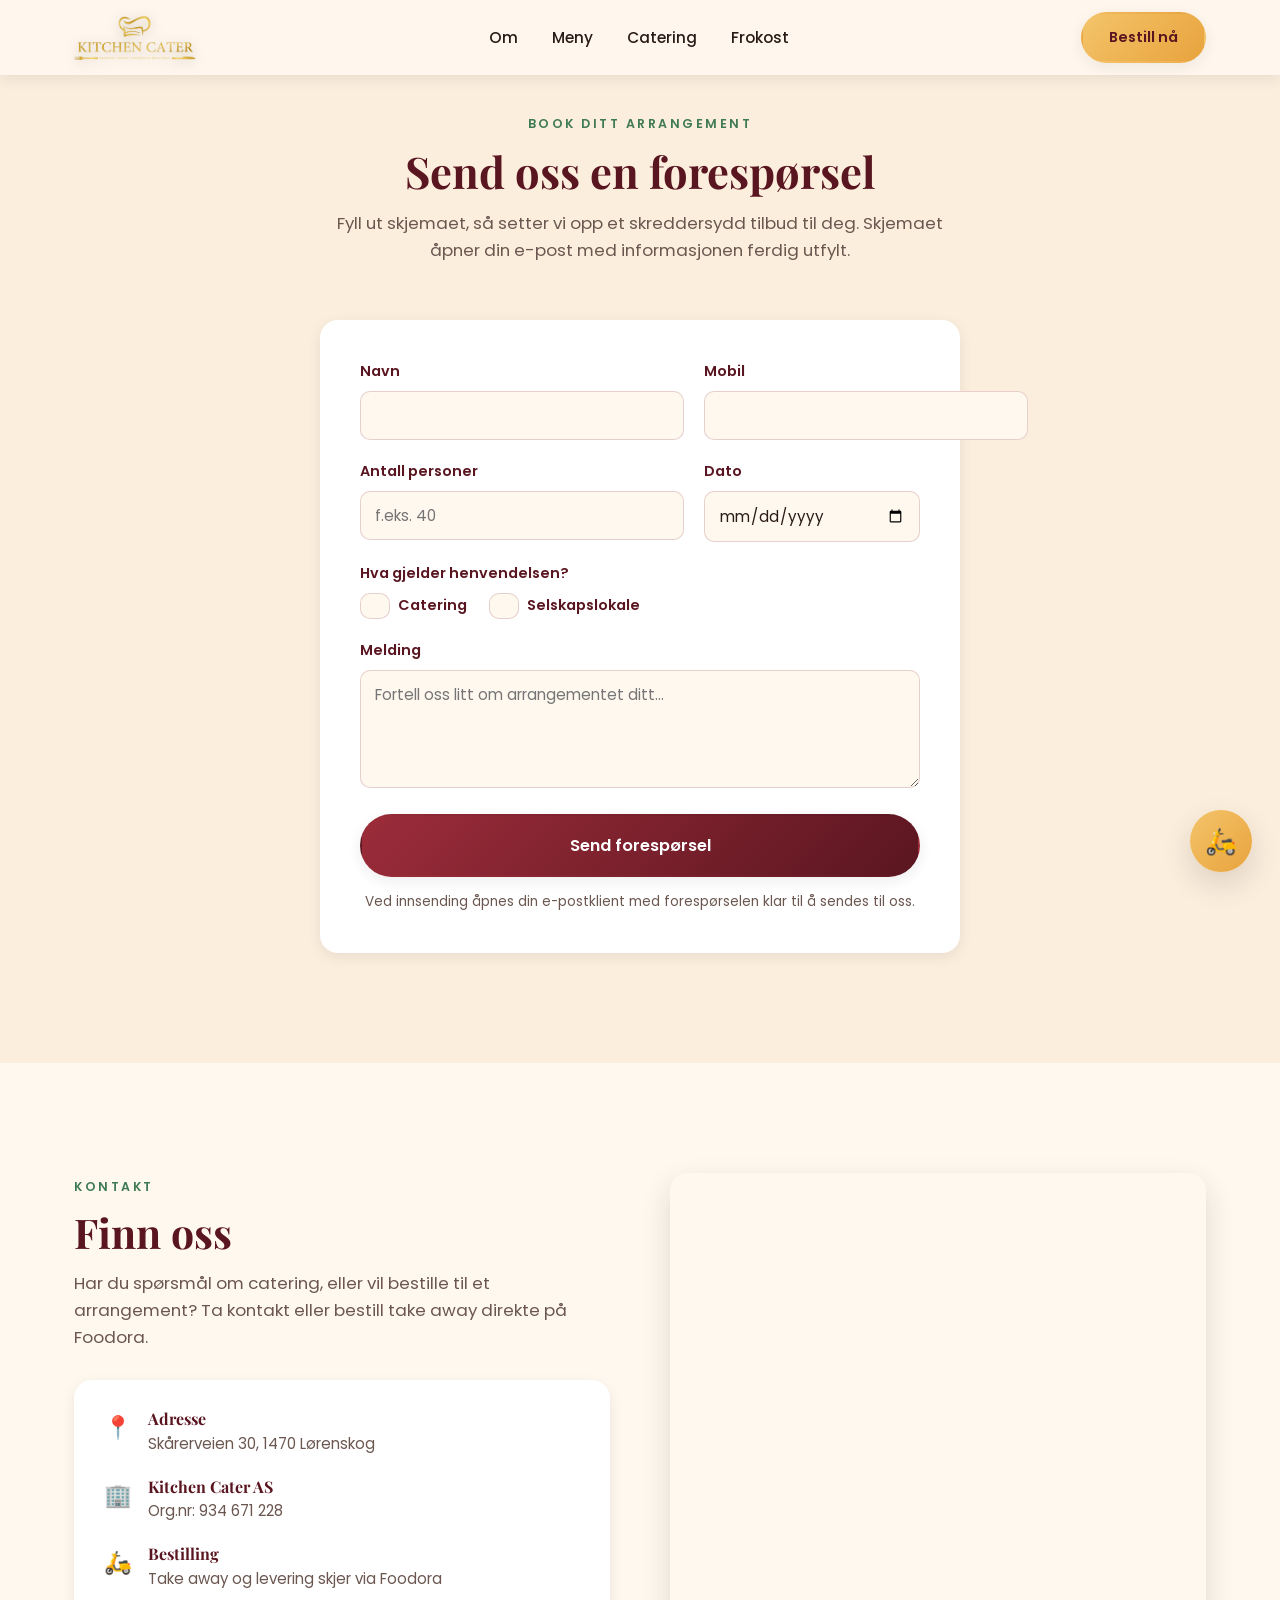
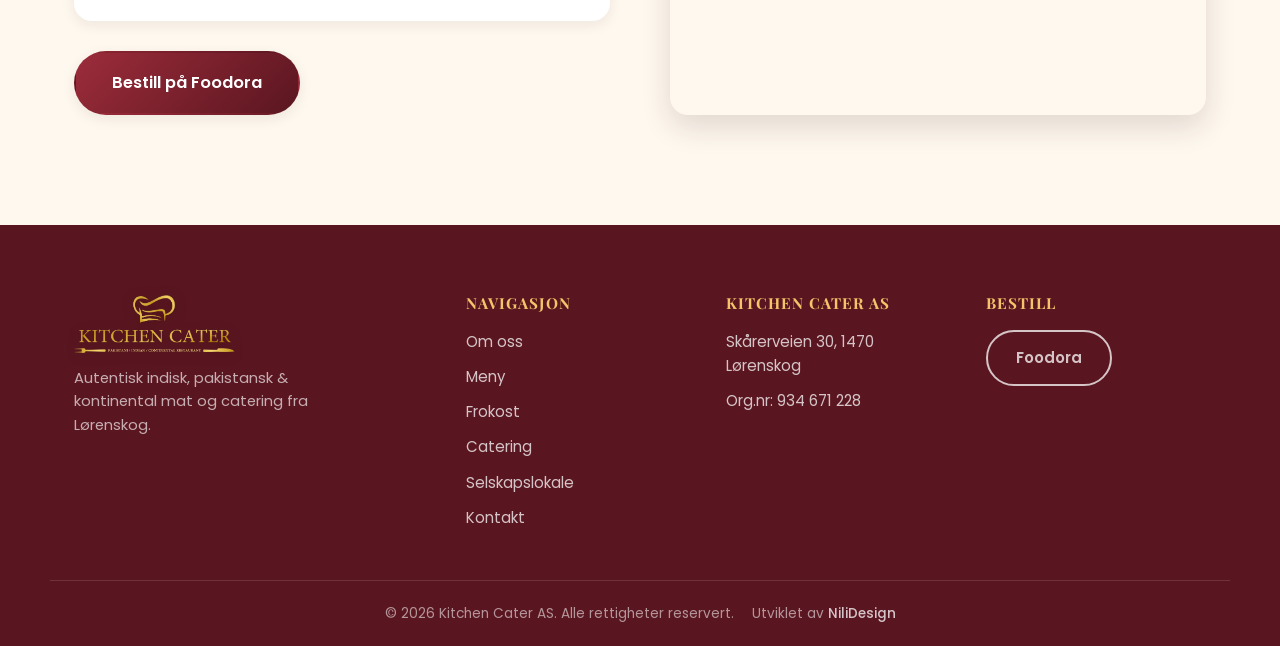
==== commit 17c7778f: "Remove logo tagline from kontakt.html Removed the logo tagline from the header." ====
--- a/kontakt.html
+++ b/kontakt.html
@@ -32,7 +32,6 @@
     <div class="container header-inner">
       <a href="index.html" class="logo">
         <img src="assets/logo.png" alt="Kitchen Cater" class="logo-img">
-        <span class="logo-tagline">Pakistansk &amp; Indian/Continental</span>
       </a>
 
       <nav id="nav">
@@ -222,4 +221,4 @@
   <script src="js/script.js"></script>
 </body>
 
-</html>+</html>
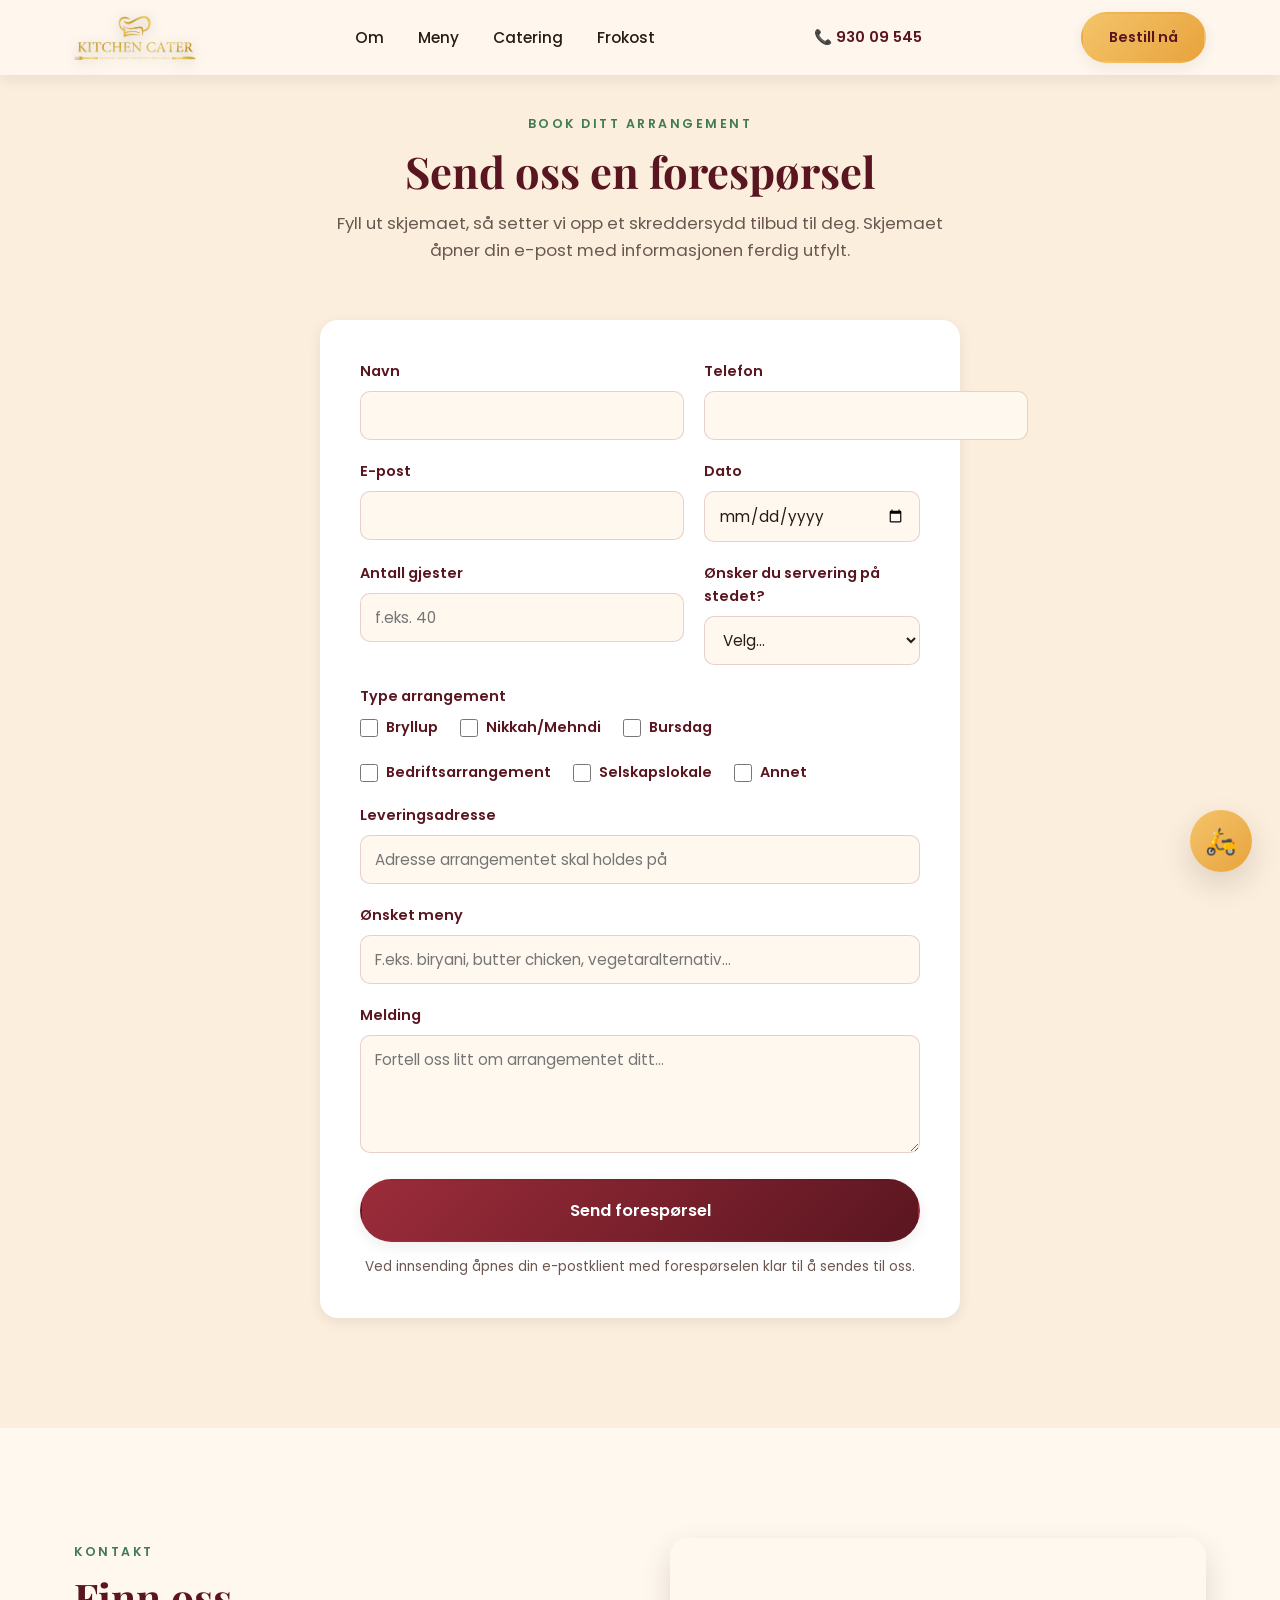
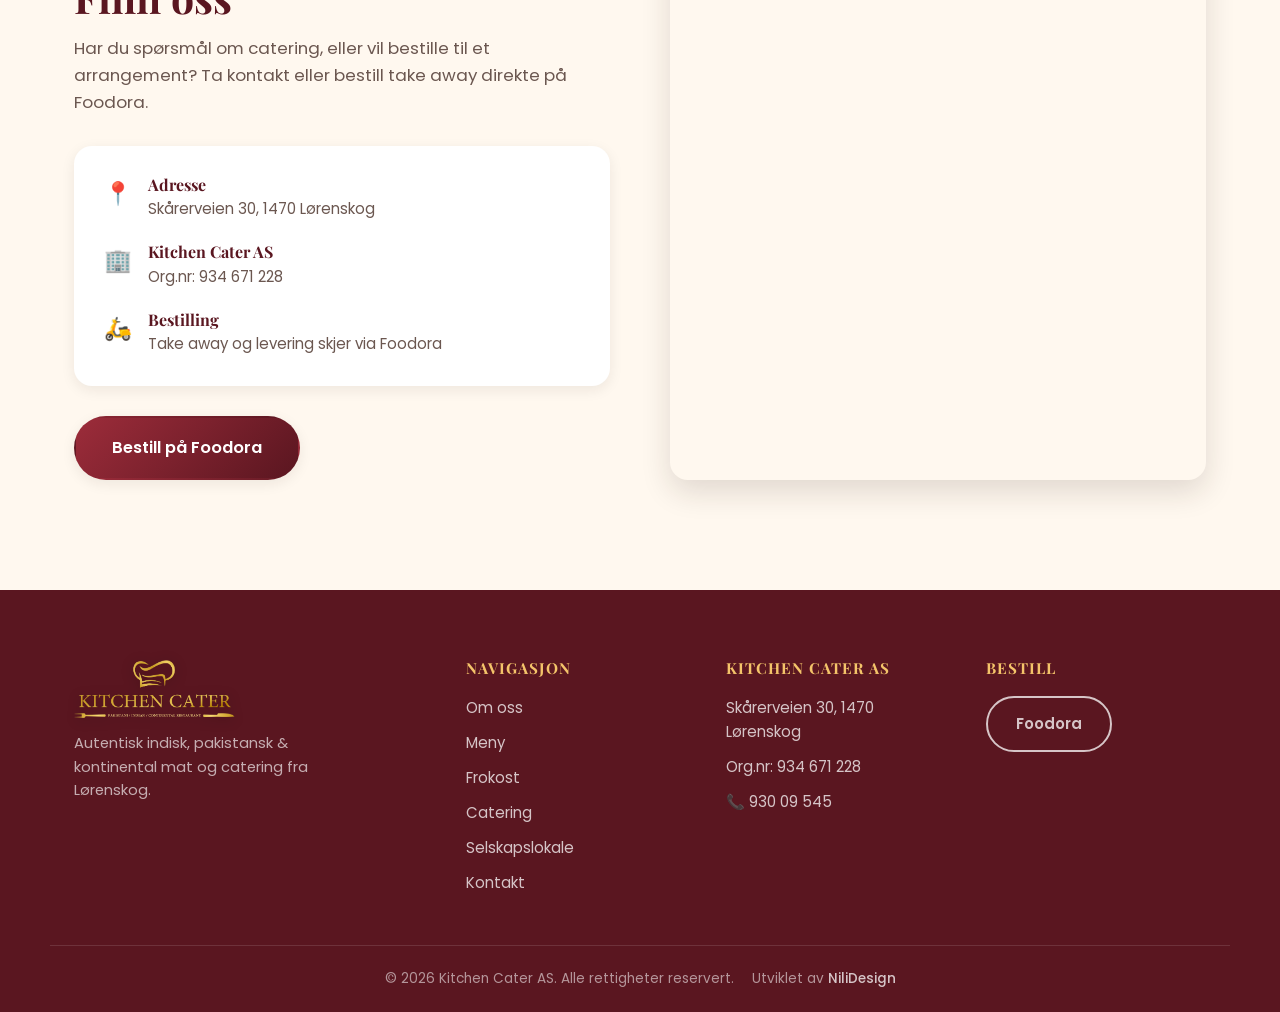
==== commit 7234cb99: "Fase 1: Reposisjoner forsiden for catering-først - Ny hero: "Pakistansk · Indisk · Continental Cater" ====
--- a/kontakt.html
+++ b/kontakt.html
@@ -43,6 +43,8 @@
         </ul>
       </nav>
 
+      <a href="tel:+4793009545" class="header-phone">📞 930 09 545</a>
+
       <a href="https://www.foodora.no/restaurant/n6ps/indian-pakistani-by-kitchen-cater-mp-n6ps?srsltid=AU7gw4VC6UArlMkAn5jXv-a6zB0S--ksjvSzmjbhrYegsVRD4dbBBPpo"
         target="_blank" rel="noopener" class="btn btn-gold header-cta">
         <span>Bestill nå</span>
@@ -62,6 +64,7 @@
       <li><a href="index.html#catering" class="nav-link">Catering</a></li>
       <li><a href="index.html#frokost" class="nav-link">Frokost</a></li>
     </ul>
+    <a href="tel:+4793009545" class="header-phone header-phone-mobile">📞 Ring 930 09 545</a>
     <a href="https://www.foodora.no/restaurant/n6ps/indian-pakistani-by-kitchen-cater-mp-n6ps?srsltid=AU7gw4VC6UArlMkAn5jXv-a6zB0S--ksjvSzmjbhrYegsVRD4dbBBPpo"
       target="_blank" rel="noopener" class="btn btn-primary"
       style="width:100%;justify-content:center;margin-top:24px;">Bestill på Foodora</a>
@@ -85,27 +88,54 @@
             <input type="text" id="cf-navn" name="navn" autocomplete="name" required>
           </div>
           <div class="form-field">
-            <label for="cf-mobil">Mobil</label>
+            <label for="cf-mobil">Telefon</label>
             <input type="tel" id="cf-mobil" name="mobil" autocomplete="tel" required>
           </div>
         </div>
         <div class="form-row">
           <div class="form-field">
-            <label for="cf-antall">Antall personer</label>
-            <input type="number" id="cf-antall" name="antall" min="1" placeholder="f.eks. 40">
+            <label for="cf-epost">E-post</label>
+            <input type="email" id="cf-epost" name="epost" autocomplete="email" required>
           </div>
           <div class="form-field">
             <label for="cf-dato">Dato</label>
             <input type="date" id="cf-dato" name="dato">
           </div>
         </div>
-        <div class="form-field">
-          <span class="form-label">Hva gjelder henvendelsen?</span>
+        <div class="form-row">
+          <div class="form-field">
+            <label for="cf-antall">Antall gjester</label>
+            <input type="number" id="cf-antall" name="antall" min="1" placeholder="f.eks. 40">
+          </div>
+          <div class="form-field">
+            <label for="cf-servering">Ønsker du servering på stedet?</label>
+            <select id="cf-servering" name="servering">
+              <option value="Ikke oppgitt" selected>Velg...</option>
+              <option value="Ja">Ja</option>
+              <option value="Nei">Nei</option>
+              <option value="Usikker">Usikker</option>
+            </select>
+          </div>
+        </div>
+        <div class="form-field">
+          <span class="form-label">Type arrangement</span>
           <div class="checkbox-group">
-            <label class="checkbox-item"><input type="checkbox" name="type" value="Catering"> Catering</label>
-            <label class="checkbox-item"><input type="checkbox" name="type" value="Selskapslokale">
-              Selskapslokale</label>
-          </div>
+            <label class="checkbox-item"><input type="checkbox" name="type" value="Bryllup"> Bryllup</label>
+            <label class="checkbox-item"><input type="checkbox" name="type" value="Nikkah/Mehndi"> Nikkah/Mehndi</label>
+            <label class="checkbox-item"><input type="checkbox" name="type" value="Bursdag"> Bursdag</label>
+            <label class="checkbox-item"><input type="checkbox" name="type" value="Bedriftsarrangement"> Bedriftsarrangement</label>
+            <label class="checkbox-item"><input type="checkbox" name="type" value="Selskapslokale"> Selskapslokale</label>
+            <label class="checkbox-item"><input type="checkbox" name="type" value="Annet"> Annet</label>
+          </div>
+        </div>
+        <div class="form-field">
+          <label for="cf-adresse">Leveringsadresse</label>
+          <input type="text" id="cf-adresse" name="adresse" placeholder="Adresse arrangementet skal holdes på">
+        </div>
+        <div class="form-field">
+          <label for="cf-meny">Ønsket meny</label>
+          <input type="text" id="cf-meny" name="meny"
+            placeholder="F.eks. biryani, butter chicken, vegetaralternativ...">
         </div>
         <div class="form-field">
           <label for="cf-melding">Melding</label>
@@ -192,6 +222,7 @@
         <ul>
           <li>Skårerveien 30, 1470 Lørenskog</li>
           <li>Org.nr: 934 671 228</li>
+          <li><a href="tel:+4793009545">📞 930 09 545</a></li>
         </ul>
       </div>
 
--- a/css/style.css
+++ b/css/style.css
@@ -41,7 +41,7 @@
   background: none;
   cursor: pointer;
 }
-input, textarea {
+input:not([type="checkbox"]):not([type="radio"]), textarea {
   font-family: inherit;
   -webkit-appearance: none;
   appearance: none;
@@ -188,6 +188,19 @@
 
 .header-cta { padding: 12px 26px; font-size: 0.9rem; }
 
+.header-phone {
+  display: inline-flex; align-items: center; gap: 6px;
+  font-weight: 600; font-size: 0.92rem; color: var(--maroon-dark); white-space: nowrap;
+  transition: color var(--transition);
+}
+.header-phone:hover { color: var(--gold); }
+#header:not(.scrolled) .header-phone { color: var(--white); }
+.header-phone-mobile {
+  display: flex; justify-content: center; margin-top: 18px;
+  padding: 14px; border-radius: 100px; background: var(--cream-2);
+  color: var(--maroon-dark); font-size: 1.05rem;
+}
+
 #burger {
   display: none; flex-direction: column; justify-content: center; gap: 5px;
   width: 42px; height: 42px; background: transparent; border: none; cursor: pointer;
@@ -382,12 +395,12 @@
 .form-field { margin-bottom: 20px; display: flex; flex-direction: column; gap: 8px; }
 .form-row .form-field { margin-bottom: 0; }
 .form-field label, .form-label { font-weight: 600; font-size: 0.9rem; color: var(--maroon-dark); }
-.form-field input, .form-field textarea {
+.form-field input, .form-field textarea, .form-field select {
   font-family: var(--font-body); font-size: 0.95rem; padding: 12px 14px; border-radius: 10px;
   border: 1.5px solid rgba(122,31,43,0.18); background: var(--cream); color: var(--ink);
   transition: border-color var(--transition);
 }
-.form-field input:focus, .form-field textarea:focus { outline: none; border-color: var(--maroon); }
+.form-field input:focus, .form-field textarea:focus, .form-field select:focus { outline: none; border-color: var(--maroon); }
 .form-field textarea { resize: vertical; }
 .checkbox-group { display: flex; gap: 22px; flex-wrap: wrap; }
 .checkbox-item { display: flex; align-items: center; gap: 8px; font-weight: 500; font-size: 0.94rem; color: var(--ink); cursor: pointer; }
@@ -537,7 +550,7 @@
    Responsive
    =================================================== */
 @media (max-width: 980px) {
-  #nav, .header-cta { display: none; }
+  #nav, .header-cta, .header-phone:not(.header-phone-mobile) { display: none; }
   #burger { display: flex; }
 
   .om-oss-grid, .catering-grid, .kontakt-grid { grid-template-columns: 1fr; }
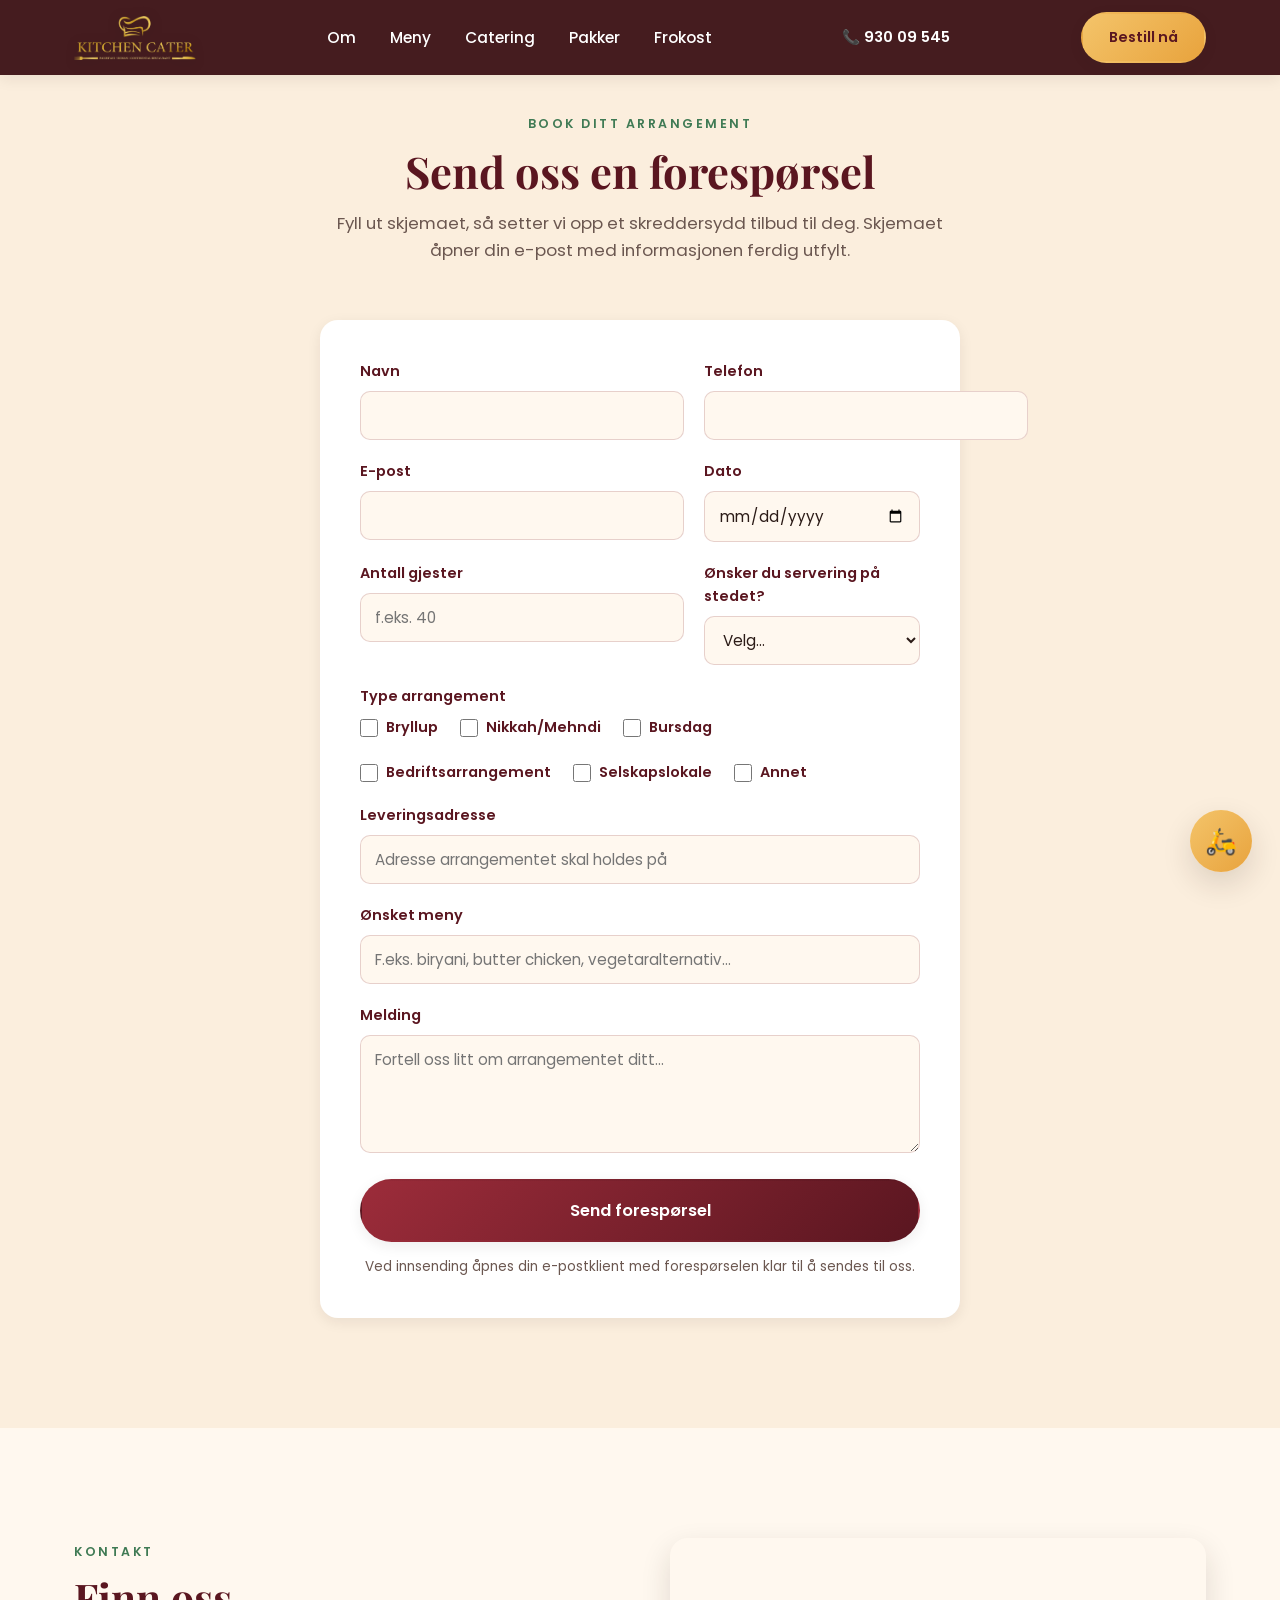
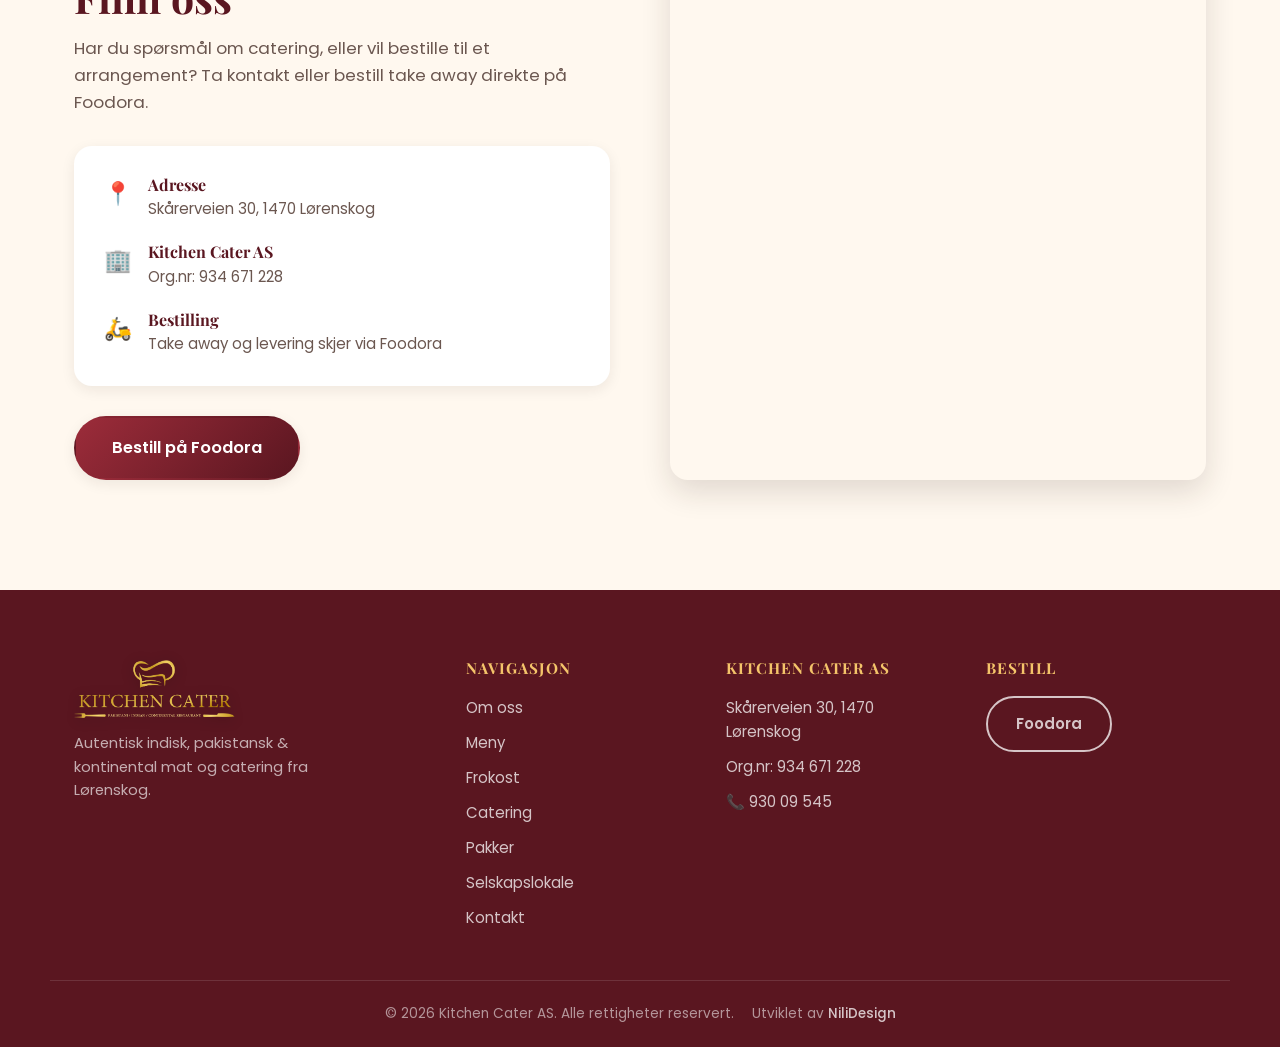
==== commit 60015782: "Mørk menylinje, kundeanmeldelse og ny Pakker-side - Header/menylinje er nå mørk bordeaux i stedet fo" ====
--- a/kontakt.html
+++ b/kontakt.html
@@ -39,6 +39,7 @@
           <li><a href="index.html#om-oss" class="nav-link">Om</a></li>
           <li><a href="index.html#meny" class="nav-link">Meny</a></li>
           <li><a href="index.html#catering" class="nav-link">Catering</a></li>
+          <li><a href="pakker.html" class="nav-link">Pakker</a></li>
           <li><a href="index.html#frokost" class="nav-link">Frokost</a></li>
         </ul>
       </nav>
@@ -62,6 +63,7 @@
       <li><a href="index.html#om-oss" class="nav-link">Om</a></li>
       <li><a href="index.html#meny" class="nav-link">Meny</a></li>
       <li><a href="index.html#catering" class="nav-link">Catering</a></li>
+      <li><a href="pakker.html" class="nav-link">Pakker</a></li>
       <li><a href="index.html#frokost" class="nav-link">Frokost</a></li>
     </ul>
     <a href="tel:+4793009545" class="header-phone header-phone-mobile">📞 Ring 930 09 545</a>
@@ -212,6 +214,7 @@
           <li><a href="index.html#meny">Meny</a></li>
           <li><a href="index.html#frokost">Frokost</a></li>
           <li><a href="index.html#catering">Catering</a></li>
+          <li><a href="pakker.html">Pakker</a></li>
           <li><a href="index.html#selskapslokale">Selskapslokale</a></li>
           <li><a href="kontakt.html">Kontakt</a></li>
         </ul>
--- a/css/style.css
+++ b/css/style.css
@@ -155,7 +155,7 @@
   transition: all var(--transition);
 }
 #header.scrolled {
-  background: rgba(255, 248, 239, 0.92);
+  background: rgba(58, 15, 20, 0.94);
   backdrop-filter: blur(10px);
   box-shadow: var(--shadow-sm);
   padding: 12px 0;
@@ -168,17 +168,15 @@
 .footer-logo-img { height: 58px; }
 .logo-tagline {
   font-family: var(--font-body); font-weight: 600; font-size: 0.72rem; letter-spacing: 0.4px;
-  color: var(--ink-soft); white-space: nowrap; text-shadow: 0 1px 3px rgba(0,0,0,0.15);
-}
-#header:not(.scrolled) .logo-tagline { color: rgba(255,255,255,0.9); }
+  color: rgba(255,255,255,0.9); white-space: nowrap; text-shadow: 0 1px 3px rgba(0,0,0,0.15);
+}
 
 #nav ul { display: flex; gap: 34px; }
 .nav-link {
   font-weight: 500; font-size: 0.96rem; position: relative; padding: 4px 0;
-  color: var(--ink);
+  color: var(--white);
   transition: color var(--transition);
 }
-#header:not(.scrolled) .nav-link { color: var(--white); }
 .nav-link::after {
   content: ''; position: absolute; left: 0; bottom: -4px; width: 0; height: 2px;
   background: var(--gold); transition: width var(--transition);
@@ -190,11 +188,10 @@
 
 .header-phone {
   display: inline-flex; align-items: center; gap: 6px;
-  font-weight: 600; font-size: 0.92rem; color: var(--maroon-dark); white-space: nowrap;
+  font-weight: 600; font-size: 0.92rem; color: var(--white); white-space: nowrap;
   transition: color var(--transition);
 }
 .header-phone:hover { color: var(--gold); }
-#header:not(.scrolled) .header-phone { color: var(--white); }
 .header-phone-mobile {
   display: flex; justify-content: center; margin-top: 18px;
   padding: 14px; border-radius: 100px; background: var(--cream-2);
@@ -206,12 +203,10 @@
   width: 42px; height: 42px; background: transparent; border: none; cursor: pointer;
   z-index: 1001;
 }
-#burger span { width: 24px; height: 2px; background: var(--ink); transition: all var(--transition); margin: 0 auto; }
-#header:not(.scrolled) #burger span { background: var(--white); }
+#burger span { width: 24px; height: 2px; background: var(--white); transition: all var(--transition); margin: 0 auto; }
 #burger.open span:nth-child(1) { transform: translateY(7px) rotate(45deg); }
 #burger.open span:nth-child(2) { opacity: 0; }
 #burger.open span:nth-child(3) { transform: translateY(-7px) rotate(-45deg); }
-#burger.open span { background: var(--ink) !important; }
 
 #mobile-nav {
   position: fixed; top: 0; right: -100%; width: min(340px, 82%); height: 100vh;
@@ -371,6 +366,19 @@
 .logo-item:hover img { filter: grayscale(0%); opacity: 1; }
 .logo-fallback { font-family: var(--font-head); font-weight: 700; color: var(--maroon-dark); font-size: 1.05rem; text-align: center; }
 
+/* ---------- Anmeldelser ---------- */
+.testimonial-grid {
+  display: grid; grid-template-columns: repeat(auto-fit, minmax(320px, 1fr)); gap: 26px;
+  max-width: 820px; margin: 0 auto;
+}
+.testimonial-card {
+  background: var(--white); border-radius: var(--radius); padding: 34px 36px;
+  box-shadow: var(--shadow-sm); text-align: center;
+}
+.testimonial-stars { font-size: 1.1rem; margin-bottom: 14px; letter-spacing: 2px; }
+.testimonial-text { color: var(--ink); font-size: 1.02rem; line-height: 1.7; margin-bottom: 18px; }
+.testimonial-author { color: var(--ink-soft); font-weight: 600; font-size: 0.92rem; }
+
 /* ---------- Selskapslokale ---------- */
 .selskapslokale { background: linear-gradient(135deg, var(--maroon-dark), var(--maroon-light)); text-align: center; }
 .selskapslokale-inner { max-width: 720px; margin: 0 auto; }
@@ -384,6 +392,13 @@
   background: rgba(255,255,255,0.08); padding: 14px 16px; border-radius: 12px;
 }
 .selskapslokale-list span { font-size: 1.3rem; }
+
+/* ---------- Pakker (kommer snart) ---------- */
+.pakker-coming-soon { min-height: 70vh; display: flex; align-items: center; }
+.pakker-inner { max-width: 640px; margin: 0 auto; text-align: center; }
+.pakker-inner h1 { font-size: clamp(2rem, 4vw, 2.8rem); margin-bottom: 22px; }
+.pakker-lead { color: var(--ink-soft); font-size: 1.05rem; margin-bottom: 18px; }
+.pakker-actions { display: flex; gap: 16px; justify-content: center; flex-wrap: wrap; margin-top: 28px; }
 
 /* ---------- Kontaktskjema ---------- */
 .kontaktskjema { background: var(--cream-2); }
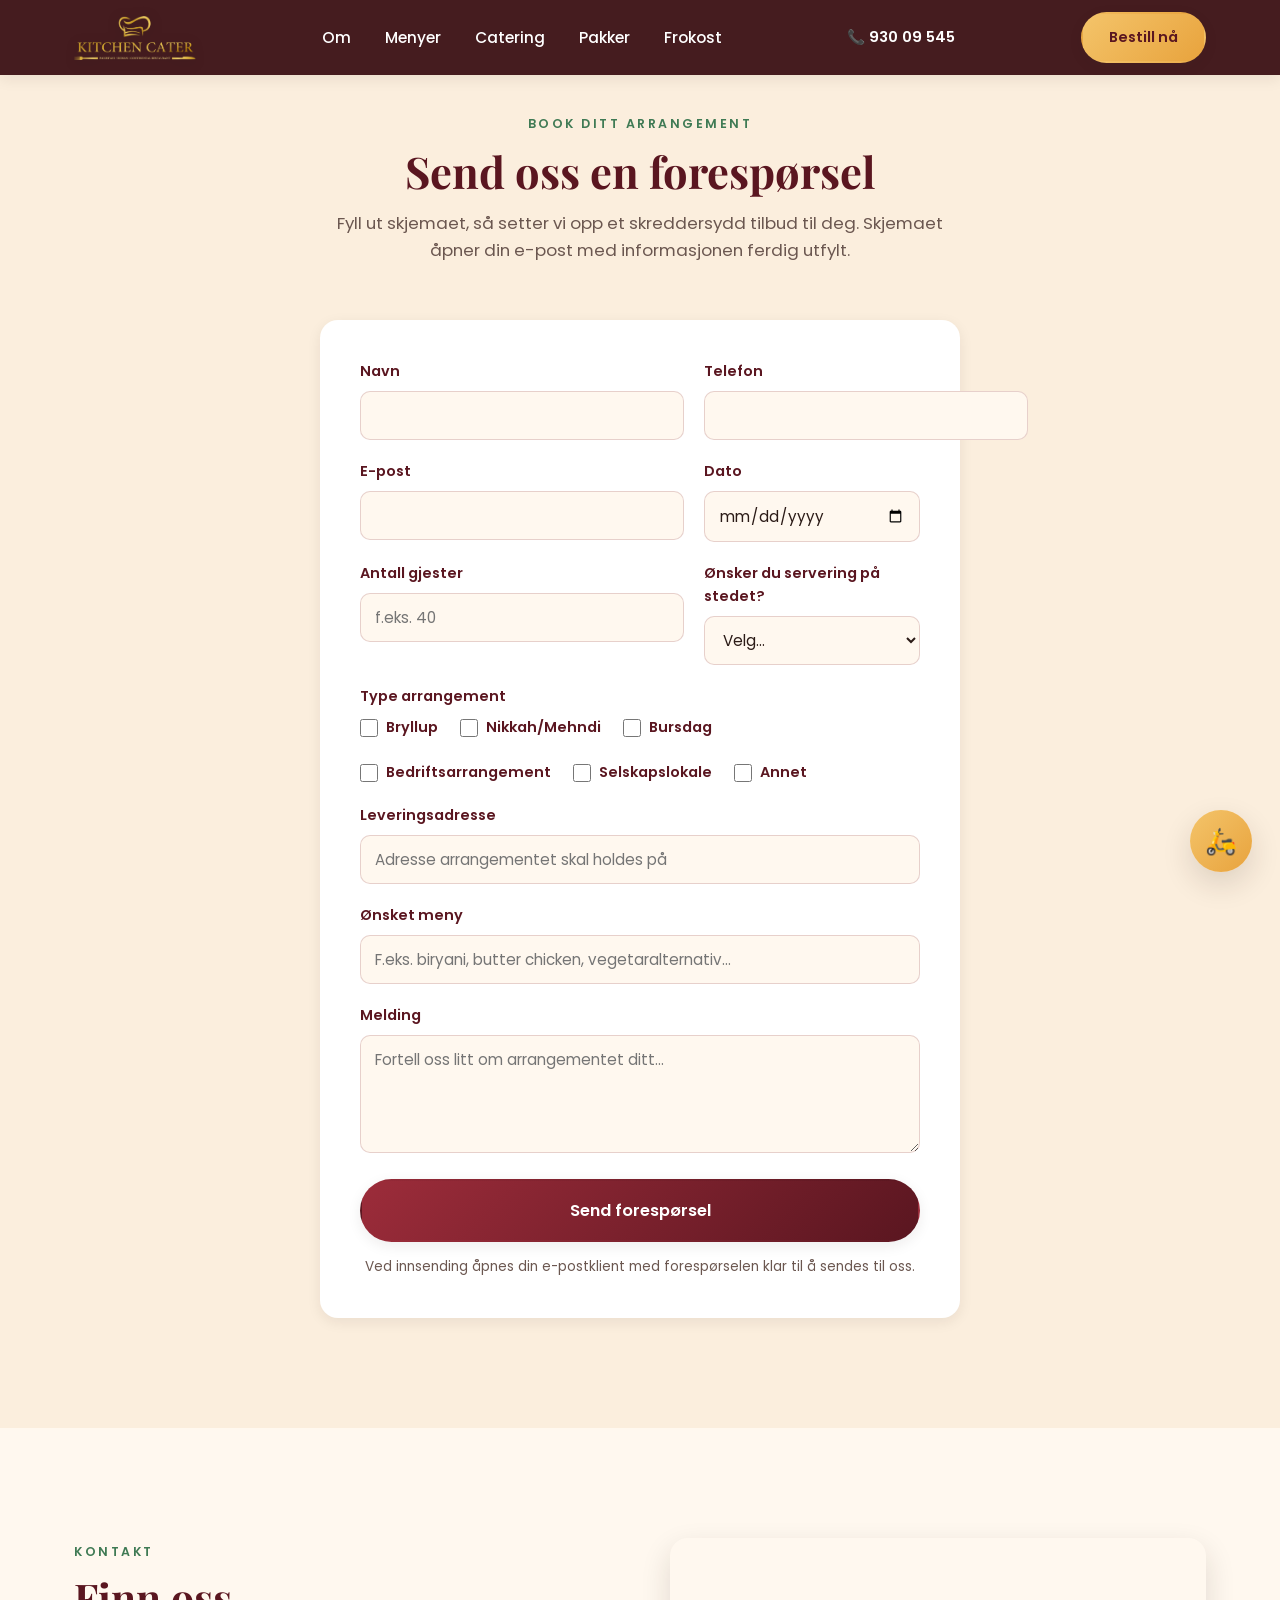
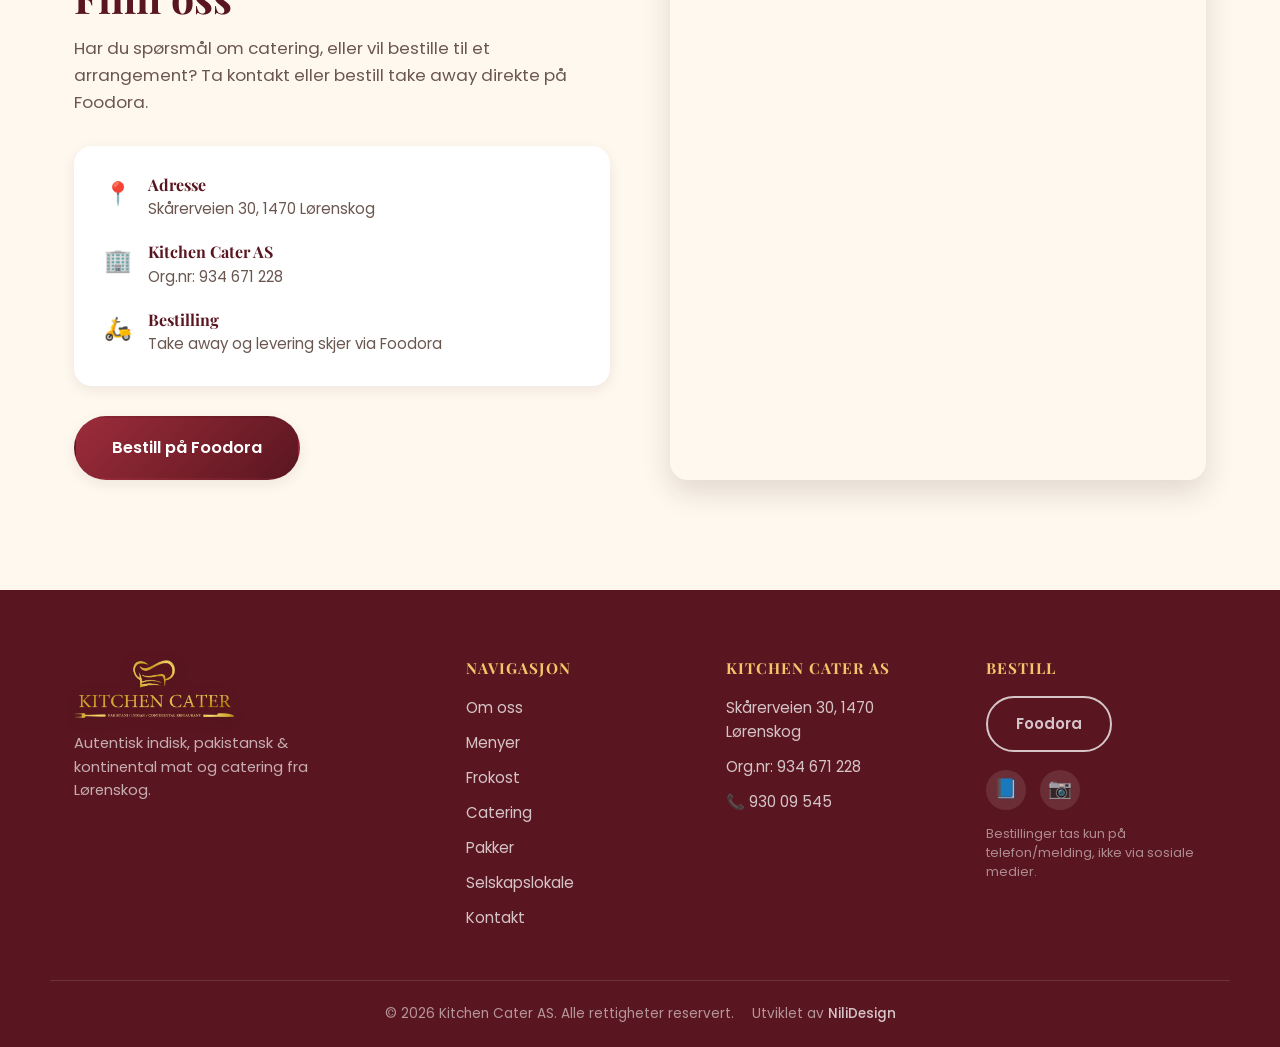
==== commit 7209fe1b: "Cateringpakker, Hakka Chinese-meny og "Menyer"-omdøping - Pakker-siden bygget ut med reelt innhold: " ====
--- a/kontakt.html
+++ b/kontakt.html
@@ -37,7 +37,7 @@
       <nav id="nav">
         <ul>
           <li><a href="index.html#om-oss" class="nav-link">Om</a></li>
-          <li><a href="index.html#meny" class="nav-link">Meny</a></li>
+          <li><a href="index.html#meny" class="nav-link">Menyer</a></li>
           <li><a href="index.html#catering" class="nav-link">Catering</a></li>
           <li><a href="pakker.html" class="nav-link">Pakker</a></li>
           <li><a href="index.html#frokost" class="nav-link">Frokost</a></li>
@@ -61,7 +61,7 @@
   <div id="mobile-nav">
     <ul>
       <li><a href="index.html#om-oss" class="nav-link">Om</a></li>
-      <li><a href="index.html#meny" class="nav-link">Meny</a></li>
+      <li><a href="index.html#meny" class="nav-link">Menyer</a></li>
       <li><a href="index.html#catering" class="nav-link">Catering</a></li>
       <li><a href="pakker.html" class="nav-link">Pakker</a></li>
       <li><a href="index.html#frokost" class="nav-link">Frokost</a></li>
@@ -211,7 +211,7 @@
         <h4>Navigasjon</h4>
         <ul>
           <li><a href="index.html#om-oss">Om oss</a></li>
-          <li><a href="index.html#meny">Meny</a></li>
+          <li><a href="index.html#meny">Menyer</a></li>
           <li><a href="index.html#frokost">Frokost</a></li>
           <li><a href="index.html#catering">Catering</a></li>
           <li><a href="pakker.html">Pakker</a></li>
@@ -233,6 +233,13 @@
         <h4>Bestill</h4>
         <a href="https://www.foodora.no/restaurant/n6ps/indian-pakistani-by-kitchen-cater-mp-n6ps?srsltid=AU7gw4VC6UArlMkAn5jXv-a6zB0S--ksjvSzmjbhrYegsVRD4dbBBPpo"
           target="_blank" rel="noopener" class="btn btn-outline btn-outline-light">Foodora</a>
+        <div class="footer-social">
+          <a href="https://www.facebook.com/kitchencaters" target="_blank" rel="noopener"
+            aria-label="Facebook">📘</a>
+          <a href="https://www.instagram.com/kitchencaters.no/" target="_blank" rel="noopener"
+            aria-label="Instagram">📷</a>
+        </div>
+        <p class="footer-note">Bestillinger tas kun på telefon/melding, ikke via sosiale medier.</p>
       </div>
     </div>
     <div class="footer-bottom">
--- a/css/style.css
+++ b/css/style.css
@@ -340,16 +340,25 @@
 .meny-cta { text-align: center; margin-top: 52px; display: flex; gap: 16px; justify-content: center; flex-wrap: wrap; }
 .filter-link { text-decoration: none; display: inline-flex; align-items: center; }
 
+.menu-subheading {
+  font-family: var(--font-head); font-size: 1.5rem; color: var(--maroon-dark);
+  text-align: center; margin: 64px 0 10px;
+}
+.menu-subheading-chinese { margin-top: 70px; }
+.menu-sub-desc { text-align: center; color: var(--ink-soft); max-width: 520px; margin: 0 auto 36px; font-size: 0.96rem; }
+.menu-grid-chinese { margin-bottom: 0; }
+
 /* ---------- Frokost banner ---------- */
 .frokost-banner {
-  margin-top: 60px; background: var(--white); border-radius: var(--radius); box-shadow: var(--shadow-sm);
+  margin-top: 64px; background: var(--white); border-radius: var(--radius); box-shadow: var(--shadow-sm);
   padding: 30px 36px; display: flex; align-items: center; justify-content: space-between; gap: 24px; flex-wrap: wrap;
   border: 1px solid rgba(122,31,43,0.08);
 }
 .frokost-banner-text { display: flex; align-items: center; gap: 18px; }
 .frokost-icon { font-size: 2.2rem; flex-shrink: 0; }
 .frokost-banner-text h3 { font-size: 1.15rem; margin-bottom: 4px; }
-.frokost-banner-text p { color: var(--ink-soft); font-size: 0.92rem; margin: 0; max-width: 460px; }
+.frokost-banner-text p { color: var(--ink-soft); font-size: 0.92rem; margin: 0; max-width: 480px; }
+.frokost-banner-text p.frokost-items { color: var(--maroon-dark); font-weight: 600; margin-top: 8px; line-height: 1.6; }
 
 /* ---------- Bedriftskunder ---------- */
 .bedriftskunder { background: var(--cream-2); }
@@ -394,11 +403,43 @@
 .selskapslokale-list span { font-size: 1.3rem; }
 
 /* ---------- Pakker (kommer snart) ---------- */
-.pakker-coming-soon { min-height: 70vh; display: flex; align-items: center; }
-.pakker-inner { max-width: 640px; margin: 0 auto; text-align: center; }
+.pakker-hero { padding-bottom: 40px; }
+.pakker-inner { max-width: 680px; margin: 0 auto; text-align: center; }
 .pakker-inner h1 { font-size: clamp(2rem, 4vw, 2.8rem); margin-bottom: 22px; }
 .pakker-lead { color: var(--ink-soft); font-size: 1.05rem; margin-bottom: 18px; }
-.pakker-actions { display: flex; gap: 16px; justify-content: center; flex-wrap: wrap; margin-top: 28px; }
+.pakker-actions { display: flex; gap: 16px; justify-content: center; flex-wrap: wrap; margin-top: 8px; }
+
+.pakker-grid-section { padding-top: 0; background: var(--cream-2); }
+.package-grid { display: grid; grid-template-columns: repeat(2, 1fr); gap: 30px; margin-bottom: 44px; }
+.package-card {
+  background: var(--white); border-radius: var(--radius); overflow: hidden;
+  box-shadow: var(--shadow-sm); transition: transform var(--transition), box-shadow var(--transition);
+}
+.package-card:hover { transform: translateY(-6px); box-shadow: var(--shadow-md); }
+.package-head {
+  display: flex; align-items: center; gap: 12px; padding: 22px 26px; color: var(--white);
+}
+.package-icon { font-size: 1.8rem; }
+.package-head h2 { color: var(--white); font-size: 1.5rem; margin: 0; }
+.package-head-silver { background: linear-gradient(120deg, #8a97a3, #5c6670); }
+.package-head-gold { background: linear-gradient(120deg, var(--gold), #b8791f); }
+.package-head-platinum { background: linear-gradient(120deg, #2f4858, #17232b); }
+.package-head-diamond { background: linear-gradient(120deg, var(--maroon-light), var(--maroon-dark)); }
+.package-body { padding: 24px 26px 28px; display: flex; flex-direction: column; gap: 16px; }
+.package-group h4 {
+  font-family: var(--font-body); font-size: 0.78rem; font-weight: 700; letter-spacing: 1px;
+  text-transform: uppercase; color: var(--green); margin-bottom: 4px;
+}
+.package-group p { color: var(--ink); font-size: 0.93rem; line-height: 1.6; margin: 0; }
+
+.package-notes { display: grid; grid-template-columns: 1fr 1fr; gap: 20px; margin-bottom: 40px; }
+.package-note {
+  display: flex; gap: 14px; align-items: flex-start; background: var(--white); border-radius: 14px;
+  padding: 20px 22px; box-shadow: var(--shadow-sm);
+}
+.package-note span { font-size: 1.4rem; flex-shrink: 0; }
+.package-note p { color: var(--ink-soft); font-size: 0.92rem; margin: 0; }
+.package-note strong { color: var(--maroon-dark); }
 
 /* ---------- Kontaktskjema ---------- */
 .kontaktskjema { background: var(--cream-2); }
@@ -523,6 +564,13 @@
 .footer-col a { color: rgba(255,255,255,0.75); font-size: 0.94rem; transition: color var(--transition); }
 .footer-col a:hover { color: var(--gold-light); }
 .footer-col li { color: rgba(255,255,255,0.75); font-size: 0.94rem; }
+.footer-social { display: flex; gap: 14px; margin-top: 18px; }
+.footer-social a {
+  display: flex; align-items: center; justify-content: center; width: 40px; height: 40px;
+  border-radius: 50%; background: rgba(255,255,255,0.1); font-size: 1.2rem; transition: background var(--transition);
+}
+.footer-social a:hover { background: var(--gold); }
+.footer-note { font-size: 0.8rem; color: rgba(255,255,255,0.5); margin-top: 14px; line-height: 1.5; }
 .footer-bottom { padding: 22px 0; text-align: center; font-size: 0.85rem; color: rgba(255,255,255,0.55); }
 .footer-bottom-inner {
   display: flex; align-items: center; justify-content: center; gap: 6px 18px; flex-wrap: wrap;
@@ -576,6 +624,8 @@
   .gallery-grid { grid-template-columns: repeat(2, 1fr); }
   .logo-grid { grid-template-columns: repeat(3, 1fr); }
   .selskapslokale-list { grid-template-columns: 1fr; }
+  .package-grid { grid-template-columns: 1fr; }
+  .package-notes { grid-template-columns: 1fr; }
 }
 
 @media (max-width: 640px) {
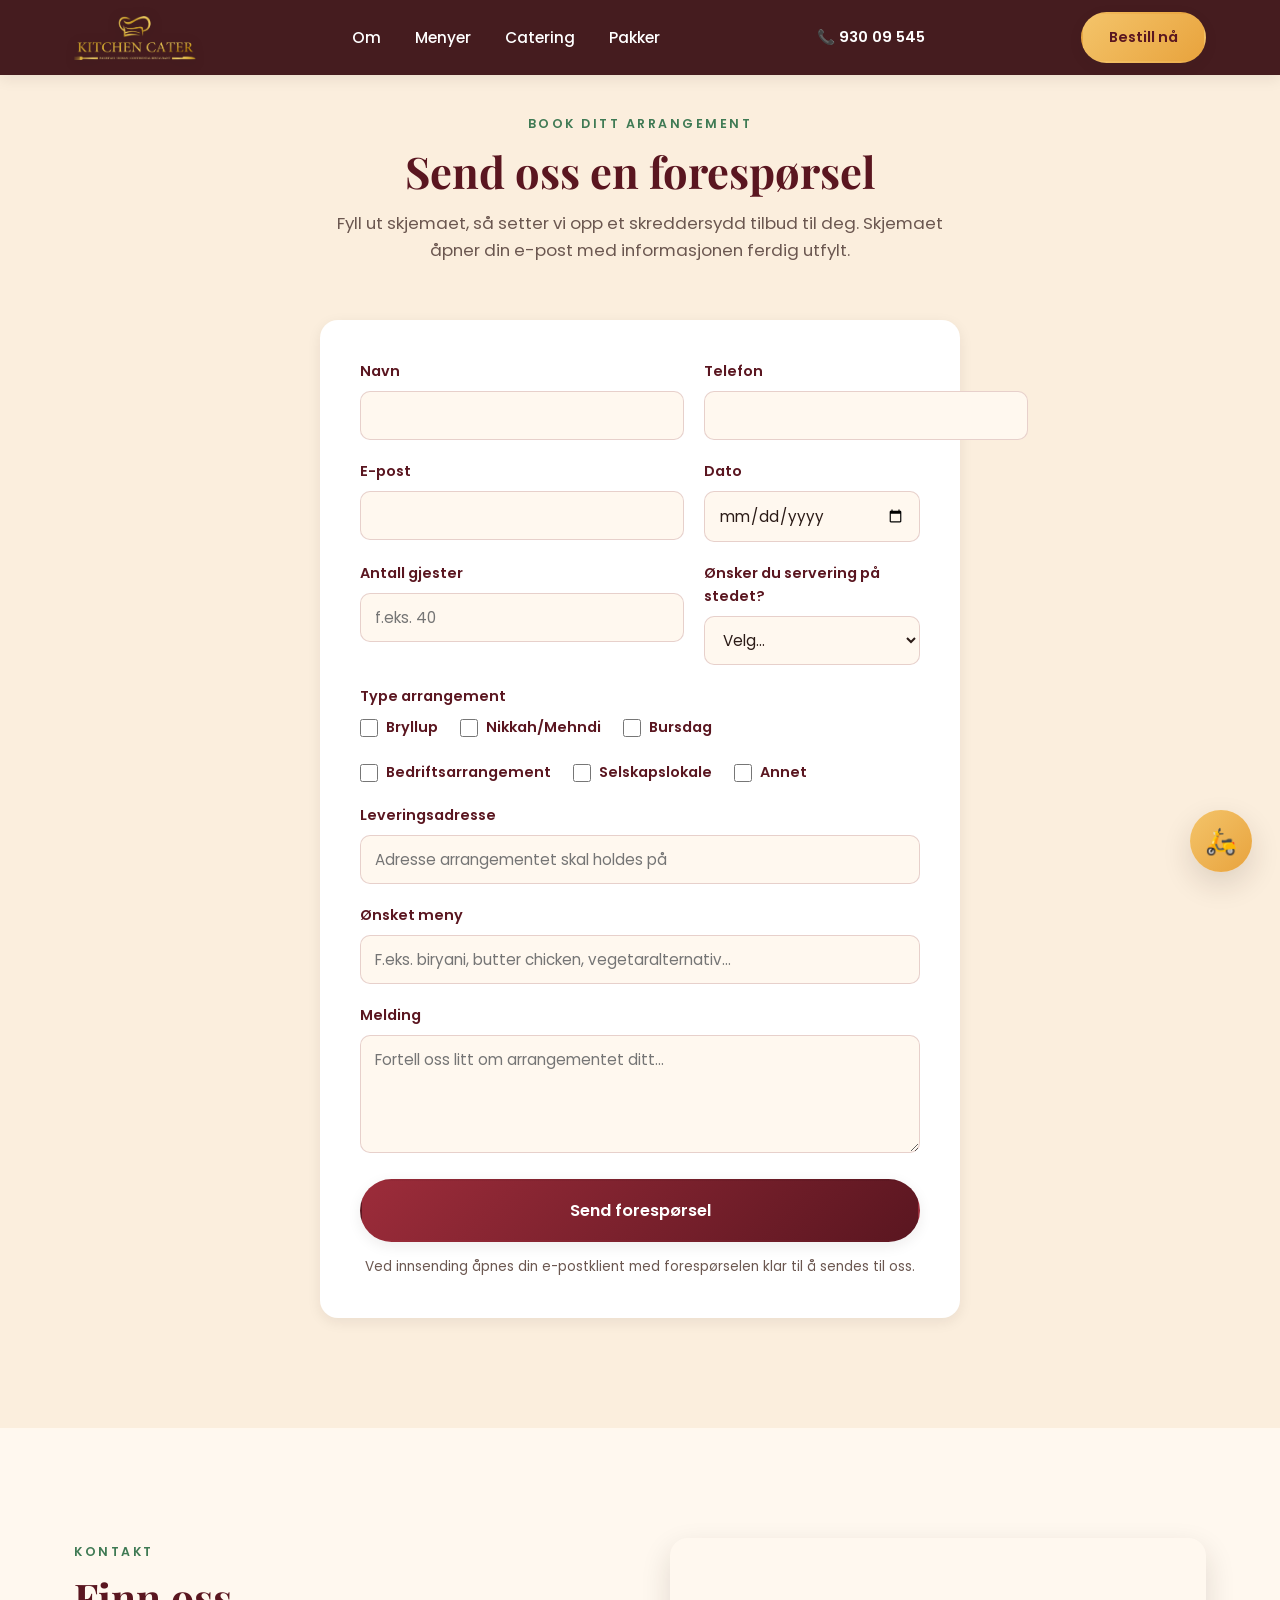
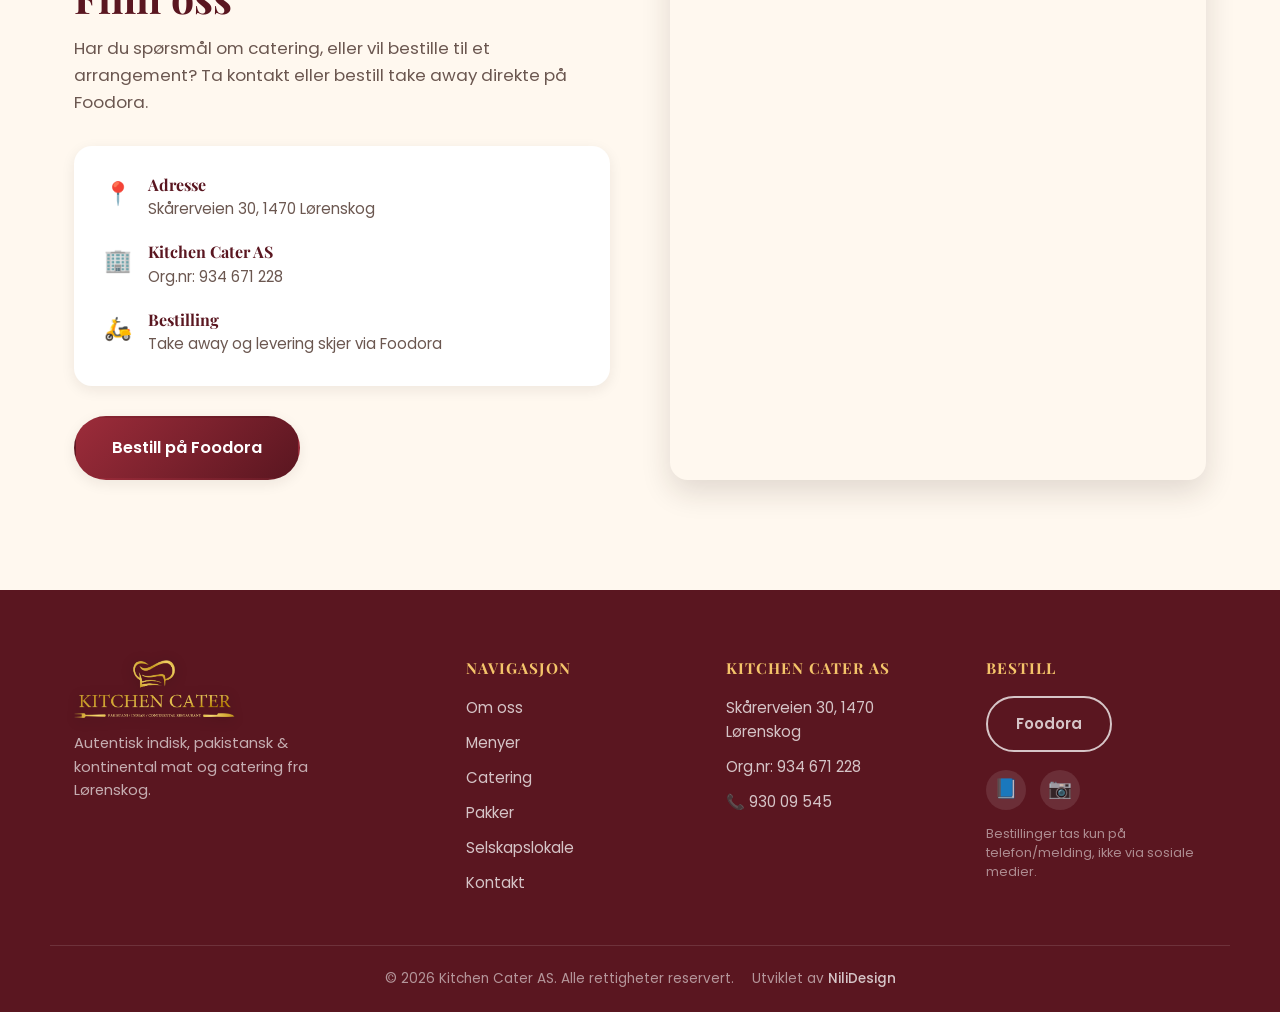
==== commit f90d14fd: "Fjern gjenværende stockbilder, utvid Menyer, fjern Frokost fra topmeny - Alle resterende Wikimedia-s" ====
--- a/kontakt.html
+++ b/kontakt.html
@@ -37,10 +37,9 @@
       <nav id="nav">
         <ul>
           <li><a href="index.html#om-oss" class="nav-link">Om</a></li>
-          <li><a href="index.html#meny" class="nav-link">Menyer</a></li>
+          <li><a href="menyer.html" class="nav-link">Menyer</a></li>
           <li><a href="index.html#catering" class="nav-link">Catering</a></li>
           <li><a href="pakker.html" class="nav-link">Pakker</a></li>
-          <li><a href="index.html#frokost" class="nav-link">Frokost</a></li>
         </ul>
       </nav>
 
@@ -61,10 +60,9 @@
   <div id="mobile-nav">
     <ul>
       <li><a href="index.html#om-oss" class="nav-link">Om</a></li>
-      <li><a href="index.html#meny" class="nav-link">Menyer</a></li>
+      <li><a href="menyer.html" class="nav-link">Menyer</a></li>
       <li><a href="index.html#catering" class="nav-link">Catering</a></li>
       <li><a href="pakker.html" class="nav-link">Pakker</a></li>
-      <li><a href="index.html#frokost" class="nav-link">Frokost</a></li>
     </ul>
     <a href="tel:+4793009545" class="header-phone header-phone-mobile">📞 Ring 930 09 545</a>
     <a href="https://www.foodora.no/restaurant/n6ps/indian-pakistani-by-kitchen-cater-mp-n6ps?srsltid=AU7gw4VC6UArlMkAn5jXv-a6zB0S--ksjvSzmjbhrYegsVRD4dbBBPpo"
@@ -211,8 +209,7 @@
         <h4>Navigasjon</h4>
         <ul>
           <li><a href="index.html#om-oss">Om oss</a></li>
-          <li><a href="index.html#meny">Menyer</a></li>
-          <li><a href="index.html#frokost">Frokost</a></li>
+          <li><a href="menyer.html">Menyer</a></li>
           <li><a href="index.html#catering">Catering</a></li>
           <li><a href="pakker.html">Pakker</a></li>
           <li><a href="index.html#selskapslokale">Selskapslokale</a></li>
--- a/css/style.css
+++ b/css/style.css
@@ -304,7 +304,7 @@
 .feature-item p { color: var(--ink-soft); font-size: 0.95rem; margin: 0; }
 
 /* ---------- Meny ---------- */
-.meny { background: var(--cream-2); }
+.meny { background: var(--cream-2); padding-top: 160px; }
 .menu-filters { display: flex; justify-content: center; gap: 12px; margin-bottom: 46px; flex-wrap: wrap; }
 .filter-btn {
   padding: 10px 22px; border-radius: 100px; border: 2px solid var(--maroon-dark);
@@ -323,6 +323,11 @@
 .menu-card:hover { transform: translateY(-8px); box-shadow: var(--shadow-md); }
 .menu-card-img { position: relative; aspect-ratio: 4/3; overflow: hidden; }
 .menu-card-img img { width: 100%; height: 100%; object-fit: cover; transition: transform 0.6s ease; }
+.menu-card-icon {
+  display: flex; align-items: center; justify-content: center;
+  background: linear-gradient(135deg, var(--cream-2), var(--gold-light));
+  font-size: 3.6rem;
+}
 .menu-card:hover .menu-card-img img { transform: scale(1.08); }
 .menu-tag {
   position: absolute; top: 14px; left: 14px; background: var(--maroon-dark); color: var(--white);
@@ -359,6 +364,10 @@
 .frokost-banner-text h3 { font-size: 1.15rem; margin-bottom: 4px; }
 .frokost-banner-text p { color: var(--ink-soft); font-size: 0.92rem; margin: 0; max-width: 480px; }
 .frokost-banner-text p.frokost-items { color: var(--maroon-dark); font-weight: 600; margin-top: 8px; line-height: 1.6; }
+.frokost-banner-photo { justify-content: flex-start; align-items: flex-start; }
+.frokost-photo { width: 160px; height: 160px; border-radius: 14px; object-fit: cover; flex-shrink: 0; }
+.frokost-banner-photo .frokost-banner-text { align-items: flex-start; }
+.frokost-banner-photo .frokost-banner-text .btn { margin-top: 16px; }
 
 /* ---------- Bedriftskunder ---------- */
 .bedriftskunder { background: var(--cream-2); }
@@ -403,13 +412,13 @@
 .selskapslokale-list span { font-size: 1.3rem; }
 
 /* ---------- Pakker (kommer snart) ---------- */
-.pakker-hero { padding-bottom: 40px; }
+.pakker-hero { padding-top: 160px; padding-bottom: 60px; }
 .pakker-inner { max-width: 680px; margin: 0 auto; text-align: center; }
 .pakker-inner h1 { font-size: clamp(2rem, 4vw, 2.8rem); margin-bottom: 22px; }
 .pakker-lead { color: var(--ink-soft); font-size: 1.05rem; margin-bottom: 18px; }
 .pakker-actions { display: flex; gap: 16px; justify-content: center; flex-wrap: wrap; margin-top: 8px; }
 
-.pakker-grid-section { padding-top: 0; background: var(--cream-2); }
+.pakker-grid-section { padding-top: 20px; background: var(--cream-2); }
 .package-grid { display: grid; grid-template-columns: repeat(2, 1fr); gap: 30px; margin-bottom: 44px; }
 .package-card {
   background: var(--white); border-radius: var(--radius); overflow: hidden;
@@ -631,6 +640,8 @@
 @media (max-width: 640px) {
   .section { padding: 76px 0; }
   .logo-tagline { display: none; }
+  .pakker-hero { padding-top: 110px; }
+  .meny { padding-top: 110px; }
   .menu-grid { grid-template-columns: 1fr; }
   .catering-list { grid-template-columns: 1fr; }
   .footer-inner { grid-template-columns: 1fr 1fr; }
@@ -642,6 +653,9 @@
   .logo-grid { grid-template-columns: repeat(2, 1fr); }
   .frokost-banner { flex-direction: column; text-align: center; }
   .frokost-banner-text { flex-direction: column; }
+  .frokost-banner-photo { align-items: center; }
+  .frokost-banner-photo .frokost-banner-text { align-items: center; }
+  .frokost-photo { width: 100%; max-width: 280px; height: 200px; }
   .form-row { grid-template-columns: 1fr; gap: 0; }
   .contact-form { padding: 28px 22px; }
   .pdf-modal-box { height: 80vh; }
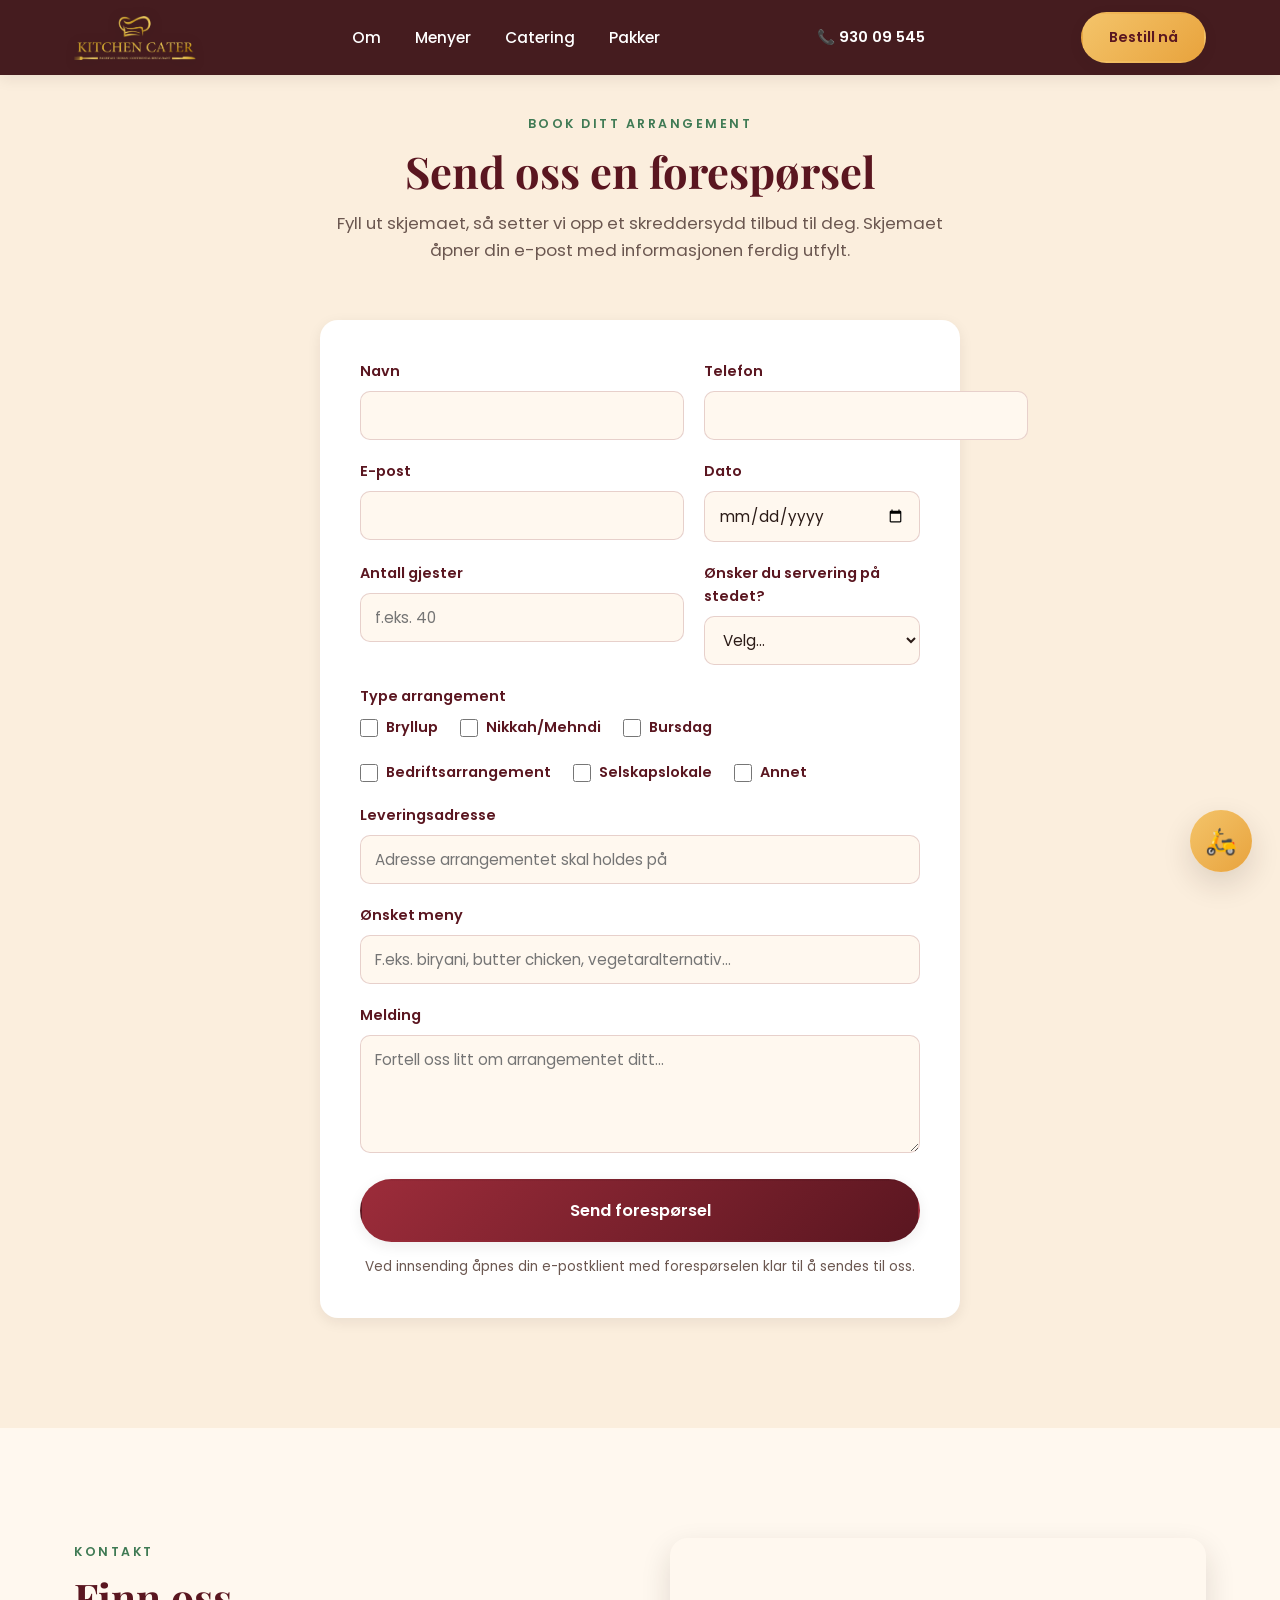
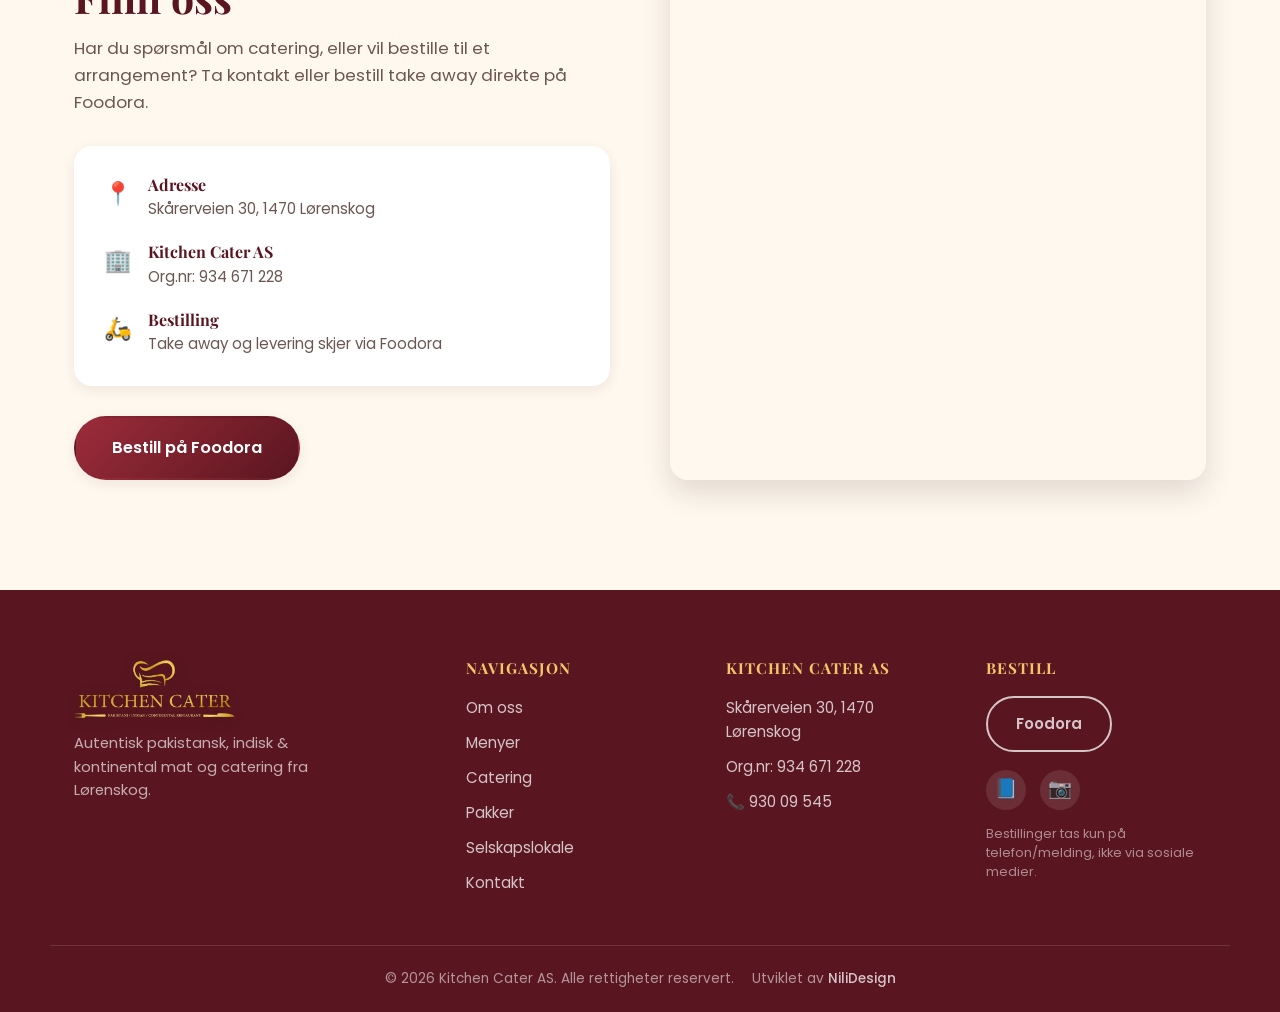
==== commit 0ded6313: "Fjern Continental fra hero, snu pakistansk/indisk-rekkefølge, utvid anmeldelser og pakker - Fjern "C" ====
--- a/kontakt.html
+++ b/kontakt.html
@@ -202,7 +202,7 @@
         <a href="index.html" class="logo">
           <img src="assets/logo.png" alt="Kitchen Cater" class="logo-img footer-logo-img">
         </a>
-        <p>Autentisk indisk, pakistansk &amp; kontinental mat og catering fra Lørenskog.</p>
+        <p>Autentisk pakistansk, indisk &amp; kontinental mat og catering fra Lørenskog.</p>
       </div>
 
       <div class="footer-col">
--- a/css/style.css
+++ b/css/style.css
@@ -323,11 +323,6 @@
 .menu-card:hover { transform: translateY(-8px); box-shadow: var(--shadow-md); }
 .menu-card-img { position: relative; aspect-ratio: 4/3; overflow: hidden; }
 .menu-card-img img { width: 100%; height: 100%; object-fit: cover; transition: transform 0.6s ease; }
-.menu-card-icon {
-  display: flex; align-items: center; justify-content: center;
-  background: linear-gradient(135deg, var(--cream-2), var(--gold-light));
-  font-size: 3.6rem;
-}
 .menu-card:hover .menu-card-img img { transform: scale(1.08); }
 .menu-tag {
   position: absolute; top: 14px; left: 14px; background: var(--maroon-dark); color: var(--white);
@@ -337,21 +332,16 @@
 .menu-card-body { padding: 22px 24px 26px; }
 .menu-card-title { display: flex; align-items: baseline; justify-content: space-between; gap: 10px; margin-bottom: 8px; }
 .menu-card-body h3 { font-size: 1.2rem; }
-.menu-price { color: var(--maroon-dark); font-weight: 700; font-size: 0.95rem; white-space: nowrap; }
 .menu-card-body p { color: var(--ink-soft); font-size: 0.92rem; margin-bottom: 16px; min-height: 44px; }
 .menu-order { color: var(--maroon-dark); font-weight: 600; font-size: 0.92rem; transition: gap var(--transition); }
 .menu-order:hover { color: var(--gold); }
 
 .meny-cta { text-align: center; margin-top: 52px; display: flex; gap: 16px; justify-content: center; flex-wrap: wrap; }
-.filter-link { text-decoration: none; display: inline-flex; align-items: center; }
 
 .menu-subheading {
   font-family: var(--font-head); font-size: 1.5rem; color: var(--maroon-dark);
   text-align: center; margin: 64px 0 10px;
 }
-.menu-subheading-chinese { margin-top: 70px; }
-.menu-sub-desc { text-align: center; color: var(--ink-soft); max-width: 520px; margin: 0 auto 36px; font-size: 0.96rem; }
-.menu-grid-chinese { margin-bottom: 0; }
 
 /* ---------- Frokost banner ---------- */
 .frokost-banner {
@@ -385,17 +375,35 @@
 .logo-fallback { font-family: var(--font-head); font-weight: 700; color: var(--maroon-dark); font-size: 1.05rem; text-align: center; }
 
 /* ---------- Anmeldelser ---------- */
-.testimonial-grid {
-  display: grid; grid-template-columns: repeat(auto-fit, minmax(320px, 1fr)); gap: 26px;
-  max-width: 820px; margin: 0 auto;
-}
+.testimonial-carousel { max-width: 720px; margin: 0 auto; }
+.testimonial-track {
+  display: flex; gap: 26px; overflow-x: auto; scroll-snap-type: x mandatory;
+  scroll-behavior: smooth; -webkit-overflow-scrolling: touch; padding: 4px 4px 10px;
+  scrollbar-width: none;
+}
+.testimonial-track::-webkit-scrollbar { display: none; }
 .testimonial-card {
+  flex: 0 0 100%; scroll-snap-align: center;
   background: var(--white); border-radius: var(--radius); padding: 34px 36px;
   box-shadow: var(--shadow-sm); text-align: center;
 }
 .testimonial-stars { font-size: 1.1rem; margin-bottom: 14px; letter-spacing: 2px; }
 .testimonial-text { color: var(--ink); font-size: 1.02rem; line-height: 1.7; margin-bottom: 18px; }
 .testimonial-author { color: var(--ink-soft); font-weight: 600; font-size: 0.92rem; }
+.testimonial-nav { display: flex; align-items: center; justify-content: center; gap: 20px; margin-top: 22px; }
+.testimonial-arrow {
+  width: 40px; height: 40px; border-radius: 50%; border: none; cursor: pointer;
+  background: var(--maroon-dark); color: var(--white); font-size: 1.3rem; line-height: 1;
+  display: flex; align-items: center; justify-content: center;
+  transition: background var(--transition), transform var(--transition);
+}
+.testimonial-arrow:hover { background: var(--gold); color: var(--maroon-dark); transform: translateY(-2px); }
+.testimonial-dots { display: flex; gap: 8px; }
+.testimonial-dot {
+  width: 9px; height: 9px; border-radius: 50%; border: none; padding: 0; cursor: pointer;
+  background: var(--ink-soft); opacity: 0.3; transition: opacity var(--transition), background var(--transition);
+}
+.testimonial-dot.active { opacity: 1; background: var(--maroon-dark); }
 
 /* ---------- Selskapslokale ---------- */
 .selskapslokale { background: linear-gradient(135deg, var(--maroon-dark), var(--maroon-light)); text-align: center; }
